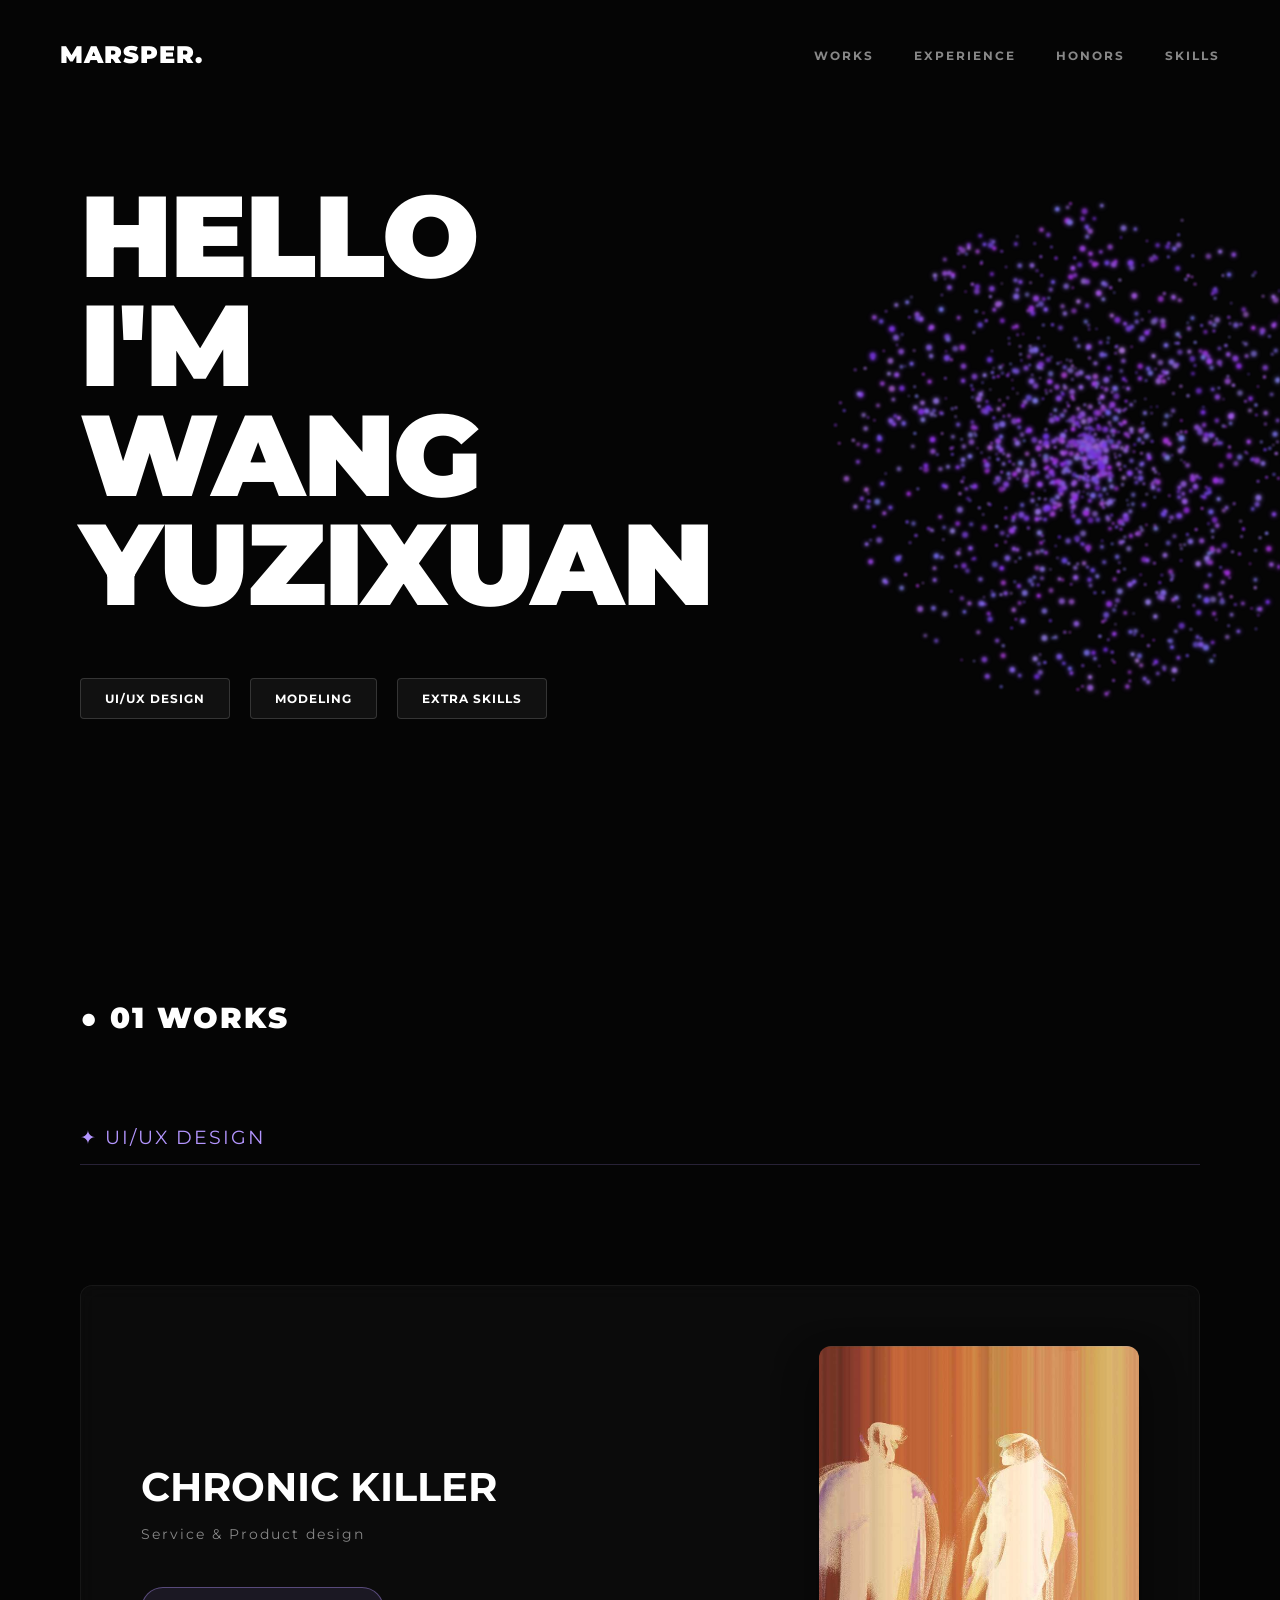
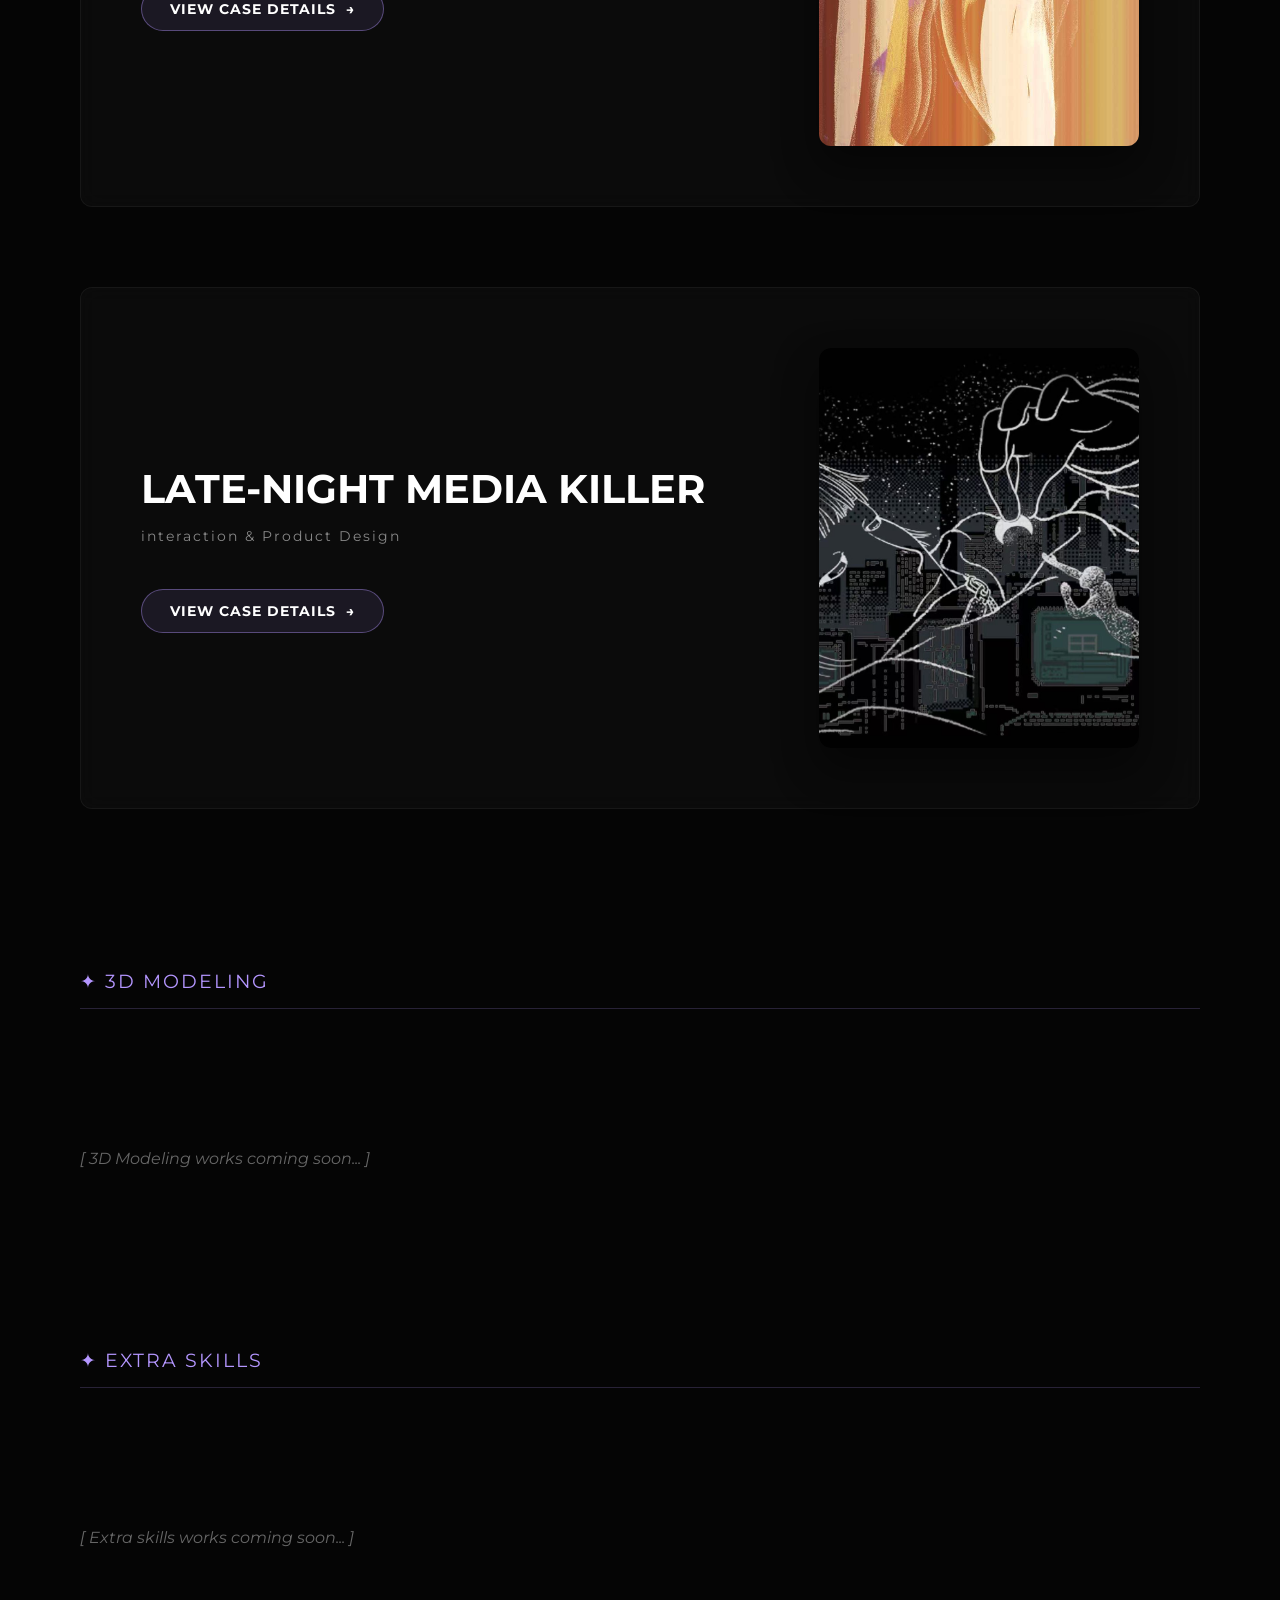
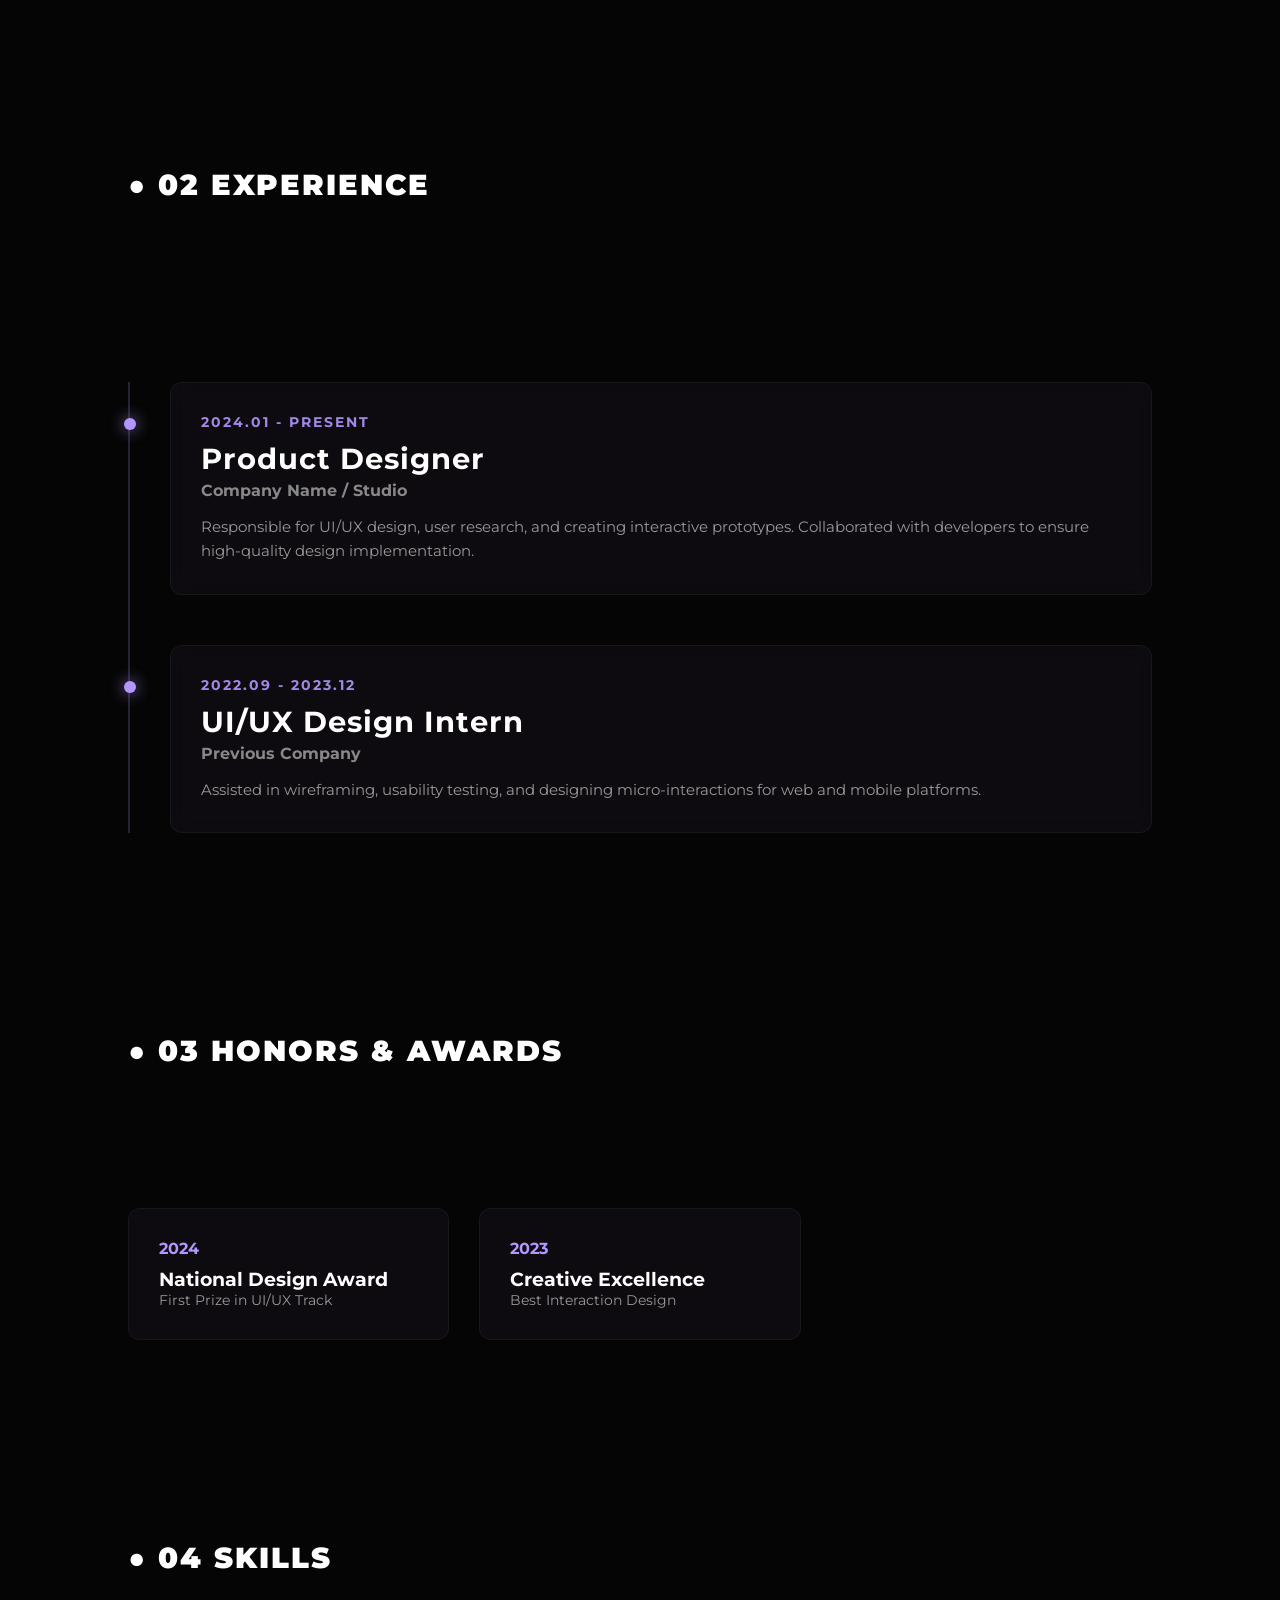
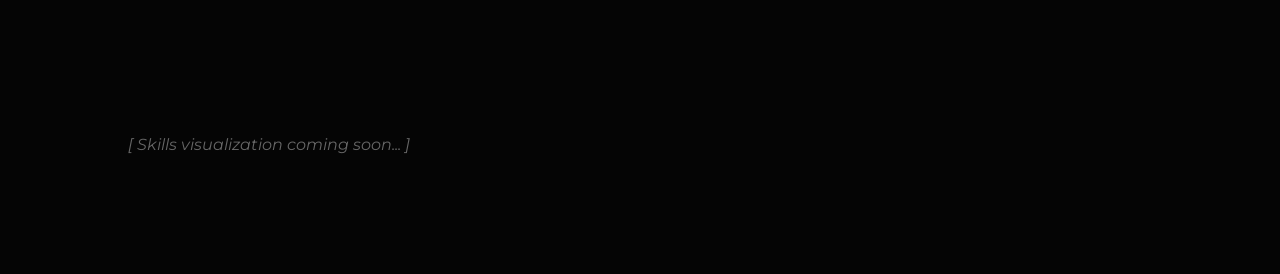
==== index.html @ 5ed0b0d0 "Remove scrolling marquee text" ====
<!DOCTYPE html>
<html lang="en">
<head>
    <meta charset="UTF-8">
    <meta name="viewport" content="width=device-width, initial-scale=1.0">
    <title>Marsper Portfolio</title>
    <link rel="stylesheet" href="main.css">
    <link href="https://fonts.googleapis.com/css2?family=Montserrat:wght@400;700;900&display=swap" rel="stylesheet">
</head>
<body>
    <!-- 鼠标聚光灯 -->
    <div class="cursor-spotlight"></div>

    <!-- 粒子特效画布 -->
    <canvas id="particleCanvas"></canvas>

    <!-- Navigation Bar -->
    <nav class="navbar">
        <div class="logo">MARSPER.</div>
        <ul class="nav-links">
            <li><a href="#works">WORKS</a></li>
            <li><a href="#experience">EXPERIENCE</a></li>
            <li><a href="#honors">HONORS</a></li>
            <li><a href="#skills">SKILLS</a></li>
        </ul>
    </nav>

    <!-- Main Visual Section -->
    <main class="hero-section">
        <div class="hero-content">
            <h1 class="hero-title">
                <div>HELLO</div>
                <div>I'M</div>
                <div class="name-group">
                    <div>WANG</div>
                    <div>YUZIXUAN</div>
                </div>
            </h1>
            <div class="tags">
                <div class="tag">UI/UX DESIGN</div>
                <div class="tag">MODELING</div>
                <div class="tag">EXTRA SKILLS</div>
            </div>
        </div>
    </main>

    <!-- WORKS SECTION (01) -->
    <section id="works" class="works-section">
        
        <div class="section-inner">
            <div class="main-section-title" style="margin-bottom: 10px;">● 01 WORKS</div>
            
            <!-- 子板块：UI/UX DESIGN -->
            <div class="sub-category-header" style="margin-top: 0;">✦ UI/UX DESIGN</div>
            
            <!-- 第一个作品卡片：CHRONIC KILLER -->
            <div class="project-card">
                <div class="project-info">
                    <h2 class="project-title">CHRONIC KILLER</h2>
                    <div class="project-tags">Service & Product design</div>
                    <a href="chronic-killer-detail.html" class="view-case-btn">VIEW CASE DETAILS <span>→</span></a>
                </div>
                <div class="project-image">
                    <img src="Killer2.png" alt="CHRONIC KILLER" style="width: 100%; height: 100%; object-fit: cover;">
                </div>
            </div>

            <!-- 第二个作品卡片：LATE-NIGHT MEDIA KILLER -->
            <div class="project-card">
                <div class="project-info">
                    <h2 class="project-title">LATE-NIGHT MEDIA KILLER</h2>
                    <div class="project-tags">interaction & Product Design</div>
                    <a href="late-night-detail.html" class="view-case-btn">VIEW CASE DETAILS <span>→</span></a>
                </div>
                <div class="project-image">
                    <img src="killer.jpg" alt="LATE-NIGHT MEDIA KILLER" style="width: 100%; height: 100%; object-fit: cover;">
                </div>
            </div>

            <!-- 子板块：MODELING -->
            <div class="sub-category-header">✦ 3D MODELING</div>
            <div class="placeholder-text">[ 3D Modeling works coming soon... ]</div>

            <!-- 子板块：EXTRA SKILLS -->
            <div class="sub-category-header">✦ EXTRA SKILLS</div>
            <div class="placeholder-text">[ Extra skills works coming soon... ]</div>

        </div>
    </section>

    <!-- EXPERIENCE SECTION (02) -->
    <section id="experience" class="experience-section">
        <div class="section-inner">
            <div class="main-section-title">● 02 EXPERIENCE</div>
            
            <div class="timeline">
                <div class="timeline-item">
                    <div class="timeline-date">2024.01 - PRESENT</div>
                    <div class="timeline-content">
                        <h3>Product Designer</h3>
                        <p class="timeline-company">Company Name / Studio</p>
                        <p class="timeline-desc">Responsible for UI/UX design, user research, and creating interactive prototypes. Collaborated with developers to ensure high-quality design implementation.</p>
                    </div>
                </div>

                <div class="timeline-item">
                    <div class="timeline-date">2022.09 - 2023.12</div>
                    <div class="timeline-content">
                        <h3>UI/UX Design Intern</h3>
                        <p class="timeline-company">Previous Company</p>
                        <p class="timeline-desc">Assisted in wireframing, usability testing, and designing micro-interactions for web and mobile platforms.</p>
                    </div>
                </div>
            </div>
        </div>
    </section>

    <!-- HONORS SECTION (03) -->
    <section id="honors" class="honors-section">
        <div class="section-inner">
            <div class="main-section-title">● 03 HONORS & AWARDS</div>
            <div class="honors-list">
                <div class="honor-item">
                    <div class="honor-year">2024</div>
                    <h3 style="margin: 0; color: #fff;">National Design Award</h3>
                    <p style="color: #999; font-size: 0.9rem;">First Prize in UI/UX Track</p>
                </div>
                <div class="honor-item">
                    <div class="honor-year">2023</div>
                    <h3 style="margin: 0; color: #fff;">Creative Excellence</h3>
                    <p style="color: #999; font-size: 0.9rem;">Best Interaction Design</p>
                </div>
            </div>
        </div>
    </section>

    <!-- SKILLS SECTION (04) -->
    <section id="skills" class="skills-section">
        <div class="section-inner">
            <div class="main-section-title">● 04 SKILLS</div>
            <div class="placeholder-text">[ Skills visualization coming soon... ]</div>
        </div>
    </section>

    <script src="main.js"></script>
</body>
</html>
---- main.css ----
* {
    margin: 0;
    padding: 0;
    box-sizing: border-box;
}

html {
    scroll-behavior: smooth; /* 单页丝滑滚动锚点 */
}

body {
    background-color: #050505;
    color: #ffffff;
    font-family: 'Montserrat', sans-serif;
    overflow-x: hidden;
    min-height: 100vh; /* 允许页面向下延展 */
    position: relative;
}

/* 粒子背景画布 */
#particleCanvas {
    position: fixed; /* 固定在背景不随页面滚动 */
    top: 0;
    left: 0;
    width: 100vw;
    height: 100vh;
    z-index: -1; /* 置于底层 */
    pointer-events: none; /* 防止阻挡前面的点击交互 */
    filter: blur(1px); /* 极弱模糊，保留强颗粒感的同时边缘微光 */
    opacity: 0.9;
}

/* Navbar */
.navbar {
    position: fixed;
    width: 100%;
    top: 0;
    left: 0;
    display: flex;
    justify-content: space-between;
    align-items: center;
    padding: 40px 60px;
    z-index: 100;
    transition: background 0.3s, backdrop-filter 0.3s;
}

.logo {
    font-weight: 900;
    font-size: 1.5rem;
    letter-spacing: 1px;
}

.nav-links {
    list-style: none;
    display: flex;
    gap: 40px;
}

.nav-links a {
    text-decoration: none;
    color: #888;
    font-size: 0.75rem;
    font-weight: 700;
    letter-spacing: 2px;
    transition: color 0.3s;
}

.nav-links a:hover {
    color: #fff;
}

/* Hero Section */
.hero-section {
    min-height: 100vh;
    padding: 0 80px;
    display: flex;
    align-items: center;
    z-index: 10;
    pointer-events: none; /* 让鼠标事件能够穿透给JS处理粒子交互 */
}

.hero-content {
    display: flex;
    flex-direction: column;
    gap: 40px;
    pointer-events: auto; /* 恢复对自身的鼠标事件 */
}

.hero-title {
    font-size: clamp(5rem, 9vw, 9rem);
    font-weight: 900;
    line-height: 0.95;
    letter-spacing: -2px;
}

/* 名字的悬停变紫效果 */
.name-group {
    transition: color 0.3s ease, text-shadow 0.3s ease;
    cursor: default;
}

.name-group:hover {
    color: #b496ff;
    text-shadow: 0 0 20px rgba(138, 43, 226, 0.8);
}

/* Tags at the bottom */
.tags {
    display: flex;
    gap: 20px;
    align-items: center;
    margin-top: 20px;
}

.tag {
    padding: 12px 24px;
    background: rgba(255, 255, 255, 0.05); /* 提高透明度，和背景区分开 */
    border: 1px solid rgba(255, 255, 255, 0.15); /* 亮一点的边框 */
    color: #fff; /* 文字变白更清晰 */
    font-size: 0.75rem;
    font-weight: 700;
    letter-spacing: 1px;
    border-radius: 4px;
    transition: all 0.3s ease;
    cursor: pointer;
}

/* 按钮的悬停相反色效果 */
.tag:hover {
    background: #fff;
    color: #000;
    box-shadow: 0 0 20px rgba(255, 255, 255, 0.3);
}
/* ��������ȫ�־۹��Ч�� */
.cursor-spotlight {
    position: fixed;
    top: -500px;
    left: -500px;
    width: 400px;
    height: 400px;
    background: radial-gradient(circle, rgba(255,255,255,0.08) 0%, rgba(255,255,255,0) 60%);
    border-radius: 50%;
    pointer-events: none; /* ��͸��� */
    transform: translate(-50%, -50%);
    z-index: 9999;
    transition: width 0.3s, height 0.3s, background 0.3s;
}

/* ----- WORKS SECTION (01) ----- */
.works-section {
    position: relative;
    padding: 100px 80px;
    min-height: 100vh;
    z-index: 10;
    overflow: hidden;
}

.marquee-wrapper {
    position: relative;
    width: 100%;
    overflow: hidden;
    z-index: 1;
    user-select: none;
    pointer-events: none;
    padding: 60px 0 20px 0;
}

.marquee-bg {
    display: inline-block;
    white-space: nowrap;
    font-size: 8rem;
    font-weight: 900;
    color: rgba(180, 150, 255, 0.25);
    text-transform: uppercase;
    letter-spacing: -2px;
    animation: marquee-scroll 40s linear infinite;
    text-shadow: 0 0 30px rgba(180, 150, 255, 0.4);
}

@keyframes marquee-scroll {
    0% { transform: translateX(0); }
    100% { transform: translateX(-50%); }
}

.section-inner {
    max-width: 1200px;
    margin: 0 auto;
    display: flex;
    flex-direction: column;
    gap: 80px;
}

.section-label {
    font-size: 0.8rem;
    letter-spacing: 2px;
    color: #555;
    margin-bottom: 20px;
}

/* 项目卡片 */
.project-card {
    display: flex;
    justify-content: space-between;
    align-items: center;
    background: rgba(15, 15, 15, 0.6);
    border: 1px solid rgba(255, 255, 255, 0.05);
    border-radius: 12px;
    padding: 60px;
    transition: transform 0.4s ease, border-color 0.4s ease, background 0.4s ease;
    backdrop-filter: blur(10px);
    cursor: pointer;
}

.project-card:hover {
    transform: translateY(-5px);
    border-color: rgba(180, 150, 255, 0.3);
    background: rgba(25, 20, 30, 0.8);
}

.project-info {
    display: flex;
    flex-direction: column;
    gap: 15px;
    flex: 1;
}

.project-title {
    font-size: 2.5rem;
    font-weight: 700;
    margin: 0;
}

.project-tags {
    font-size: 0.85rem;
    color: #888;
    letter-spacing: 2px;
}

.project-award {
    font-size: 0.85rem;
    color: #e6c56b; /* 暗金色 */
    margin-top: 40px;
    font-weight: bold;
    display: flex;
    align-items: center;
    gap: 8px;
}

.project-image {
    width: 320px;
    height: 400px;
    background: #111;
    border-radius: 12px;
    display: flex;
    justify-content: center;
    align-items: center;
    color: #444;
    font-size: 0.8rem;
    letter-spacing: 1px;
    overflow: hidden;
    box-shadow: 0 20px 40px rgba(0,0,0,0.5);
}


.view-case-btn {
    margin-top: 30px;
    display: inline-flex;
    align-items: center;
    gap: 10px;
    padding: 12px 28px;
    background: rgba(180, 150, 255, 0.1);
    border: 1px solid rgba(180, 150, 255, 0.4);
    color: #fff;
    text-decoration: none;
    font-size: 0.9rem;
    font-weight: 700;
    border-radius: 30px;
    width: fit-content;
    transition: all 0.3s ease;
    letter-spacing: 1px;
}

.view-case-btn:hover {
    background: rgba(180, 150, 255, 0.3);
    border-color: rgba(180, 150, 255, 0.8);
    transform: translateX(10px);
}


/* EXPERIENCE SECTION */
.experience-section {
    padding: 100px 10%;
    position: relative;
    z-index: 2;
}

.timeline {
    display: flex;
    flex-direction: column;
    gap: 50px;
    margin-top: 40px;
    border-left: 2px solid rgba(180, 150, 255, 0.2);
    padding-left: 40px;
}

.timeline-item {
    position: relative;
    background: rgba(25, 20, 30, 0.4);
    padding: 30px;
    border-radius: 12px;
    border: 1px solid rgba(255, 255, 255, 0.05);
    backdrop-filter: blur(10px);
    transition: all 0.3s ease;
}

.timeline-item:hover {
    transform: translateX(10px);
    border-color: rgba(180, 150, 255, 0.3);
    background: rgba(25, 20, 30, 0.6);
}

.timeline-item::before {
    content: '';
    position: absolute;
    left: -47px;
    top: 35px;
    width: 12px;
    height: 12px;
    border-radius: 50%;
    background: #b496ff;
    box-shadow: 0 0 15px rgba(180, 150, 255, 0.8);
}

.timeline-date {
    color: rgba(180, 150, 255, 0.9);
    font-size: 0.9rem;
    font-weight: 700;
    margin-bottom: 10px;
    letter-spacing: 2px;
}

.timeline-content h3 {
    font-size: 1.8rem;
    margin: 0 0 5px 0;
    color: #fff;
    letter-spacing: 1px;
}

.timeline-company {
    color: #888;
    font-size: 1rem;
    margin: 0 0 15px 0;
    font-weight: 700;
}

.timeline-desc {
    color: #999;
    font-size: 0.95rem;
    line-height: 1.6;
    margin: 0;
}


/* NEW SECTION ARCHITECTURE */
.main-section-title {
    font-size: 1.8rem;
    color: #fff;
    margin-bottom: 60px;
    font-weight: 900;
    letter-spacing: 2px;
}

.sub-category-header {
    color: #b496ff;
    font-size: 1.2rem;
    margin-bottom: 40px;
    margin-top: 80px;
    letter-spacing: 2px;
    padding-bottom: 15px;
    border-bottom: 1px solid rgba(180, 150, 255, 0.2);
    display: flex;
    align-items: center;
    gap: 10px;
}

.placeholder-text {
    color: #666;
    font-style: italic;
    padding: 20px 0;
}

.honors-section, .skills-section {
    padding: 100px 10%;
    position: relative;
    z-index: 2;
}

.honors-list {
    display: grid;
    grid-template-columns: repeat(auto-fill, minmax(300px, 1fr));
    gap: 30px;
}

.honor-item {
    background: rgba(25, 20, 30, 0.4);
    padding: 30px;
    border-radius: 12px;
    border: 1px solid rgba(255, 255, 255, 0.05);
}

.honor-year {
    color: #b496ff;
    font-weight: bold;
    margin-bottom: 10px;
}


/* PARTICLE HINT BOX */
.hero-right-hint {
    position: absolute;
    right: 10%;
    top: 50%;
    transform: translateY(-50%);
    display: flex;
    flex-direction: column;
    align-items: center;
    gap: 15px;
    z-index: 10;
    cursor: pointer;
    transition: all 0.5s ease;
}

.hint-glass {
    font-size: 2.5rem;
    font-weight: 900;
    letter-spacing: 15px;
    padding: 20px 40px;
    color: rgba(255, 255, 255, 0.2);
    border: 1px solid rgba(180, 150, 255, 0.2);
    border-radius: 15px;
    background: rgba(25, 20, 30, 0.3);
    backdrop-filter: blur(10px);
    box-shadow: 0 0 30px rgba(180, 150, 255, 0.05);
    transition: all 0.5s ease;
}

.hint-text {
    font-size: 0.8rem;
    color: rgba(180, 150, 255, 0.6);
    letter-spacing: 2px;
    text-transform: uppercase;
    transition: opacity 0.5s ease;
}

/* Hover state on the prompt itself to hide it when particles form */
.hero-right-hint:hover .hint-glass {
    opacity: 0;
    transform: scale(0.9);
}
.hero-right-hint:hover .hint-text {
    opacity: 0;
}
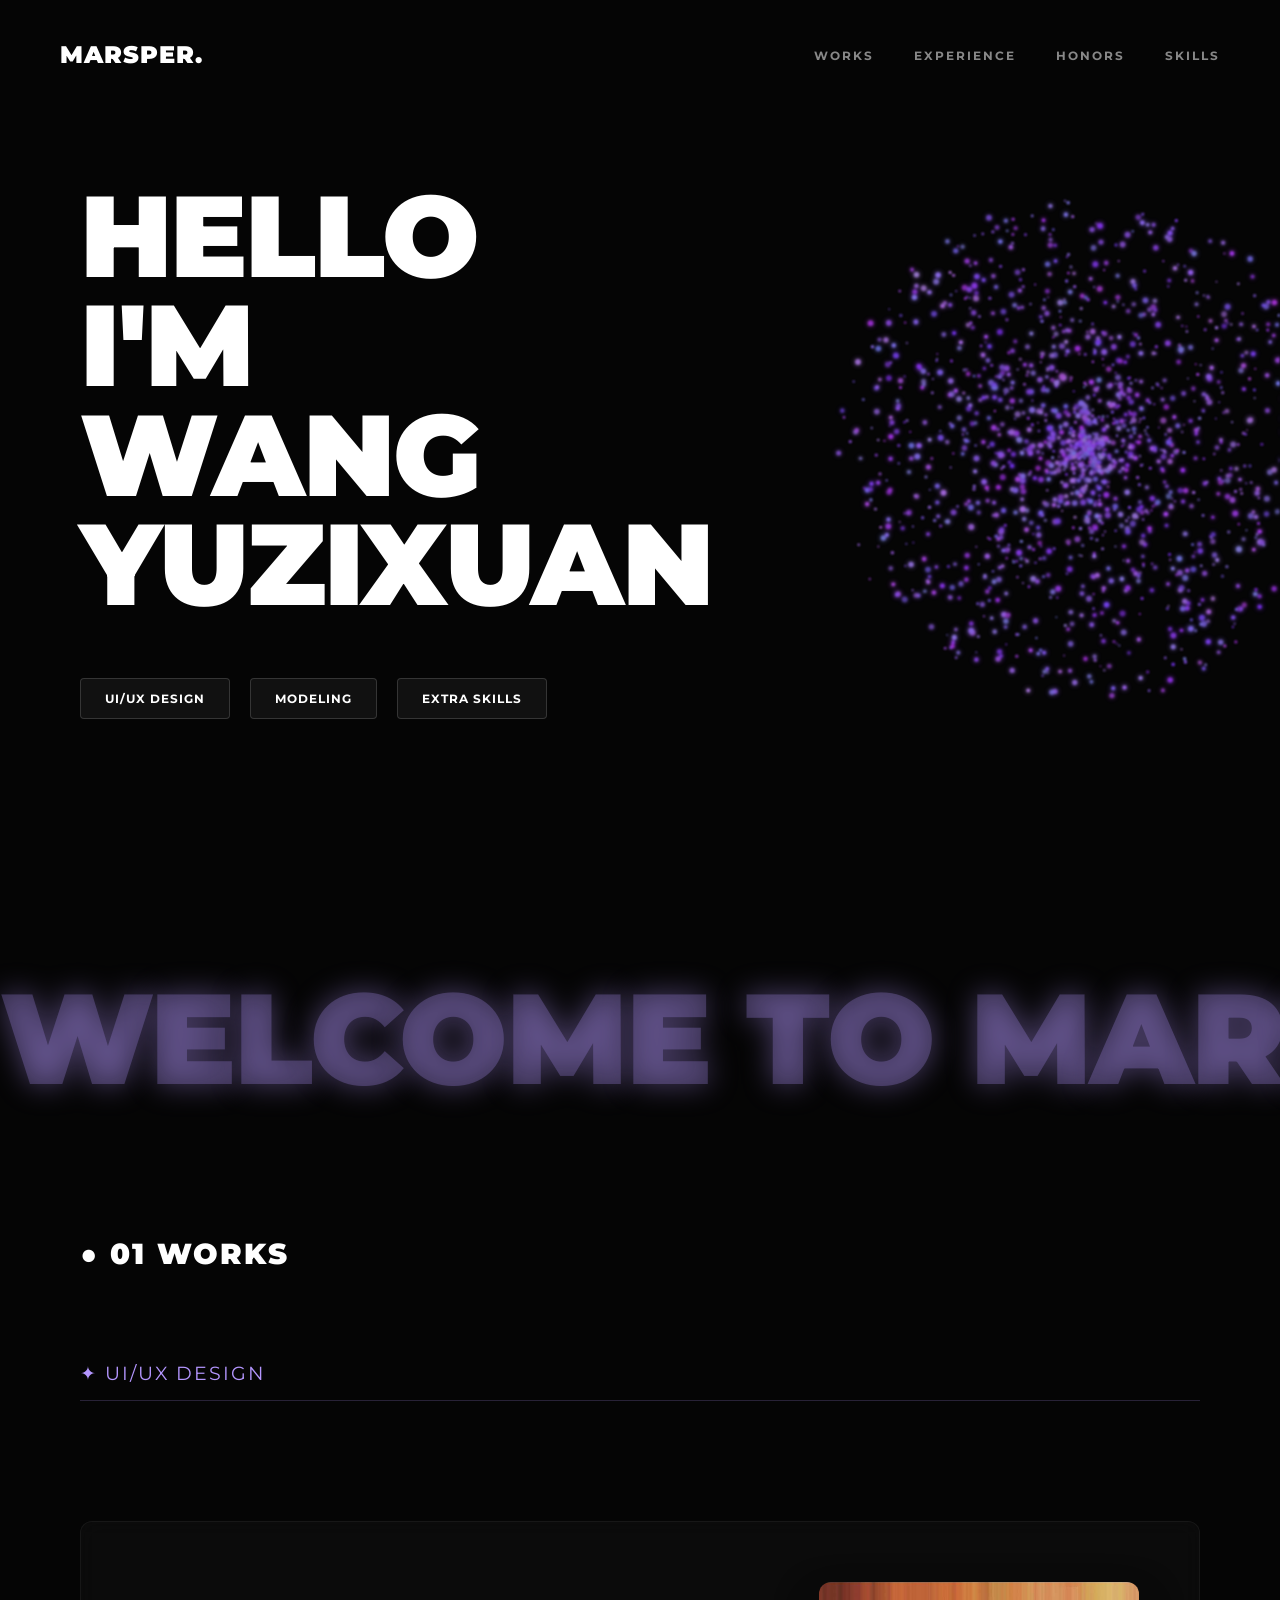
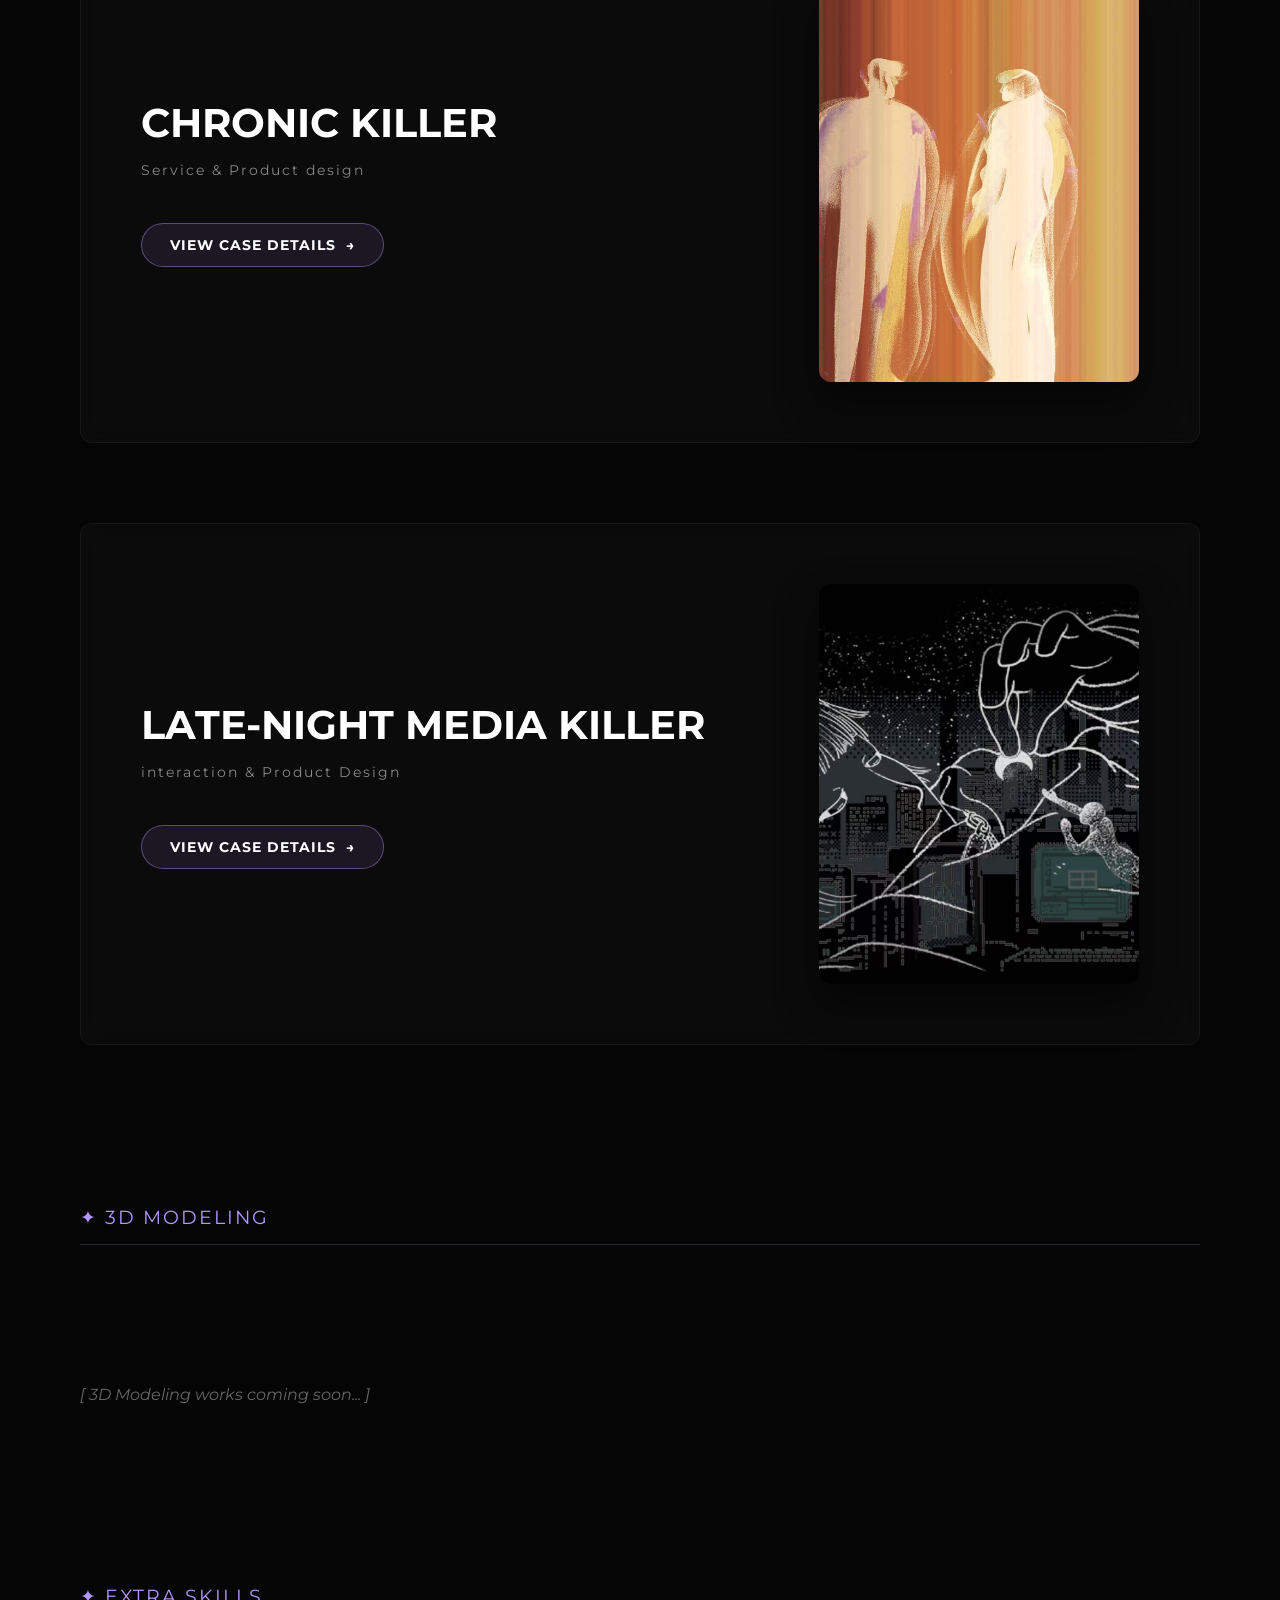
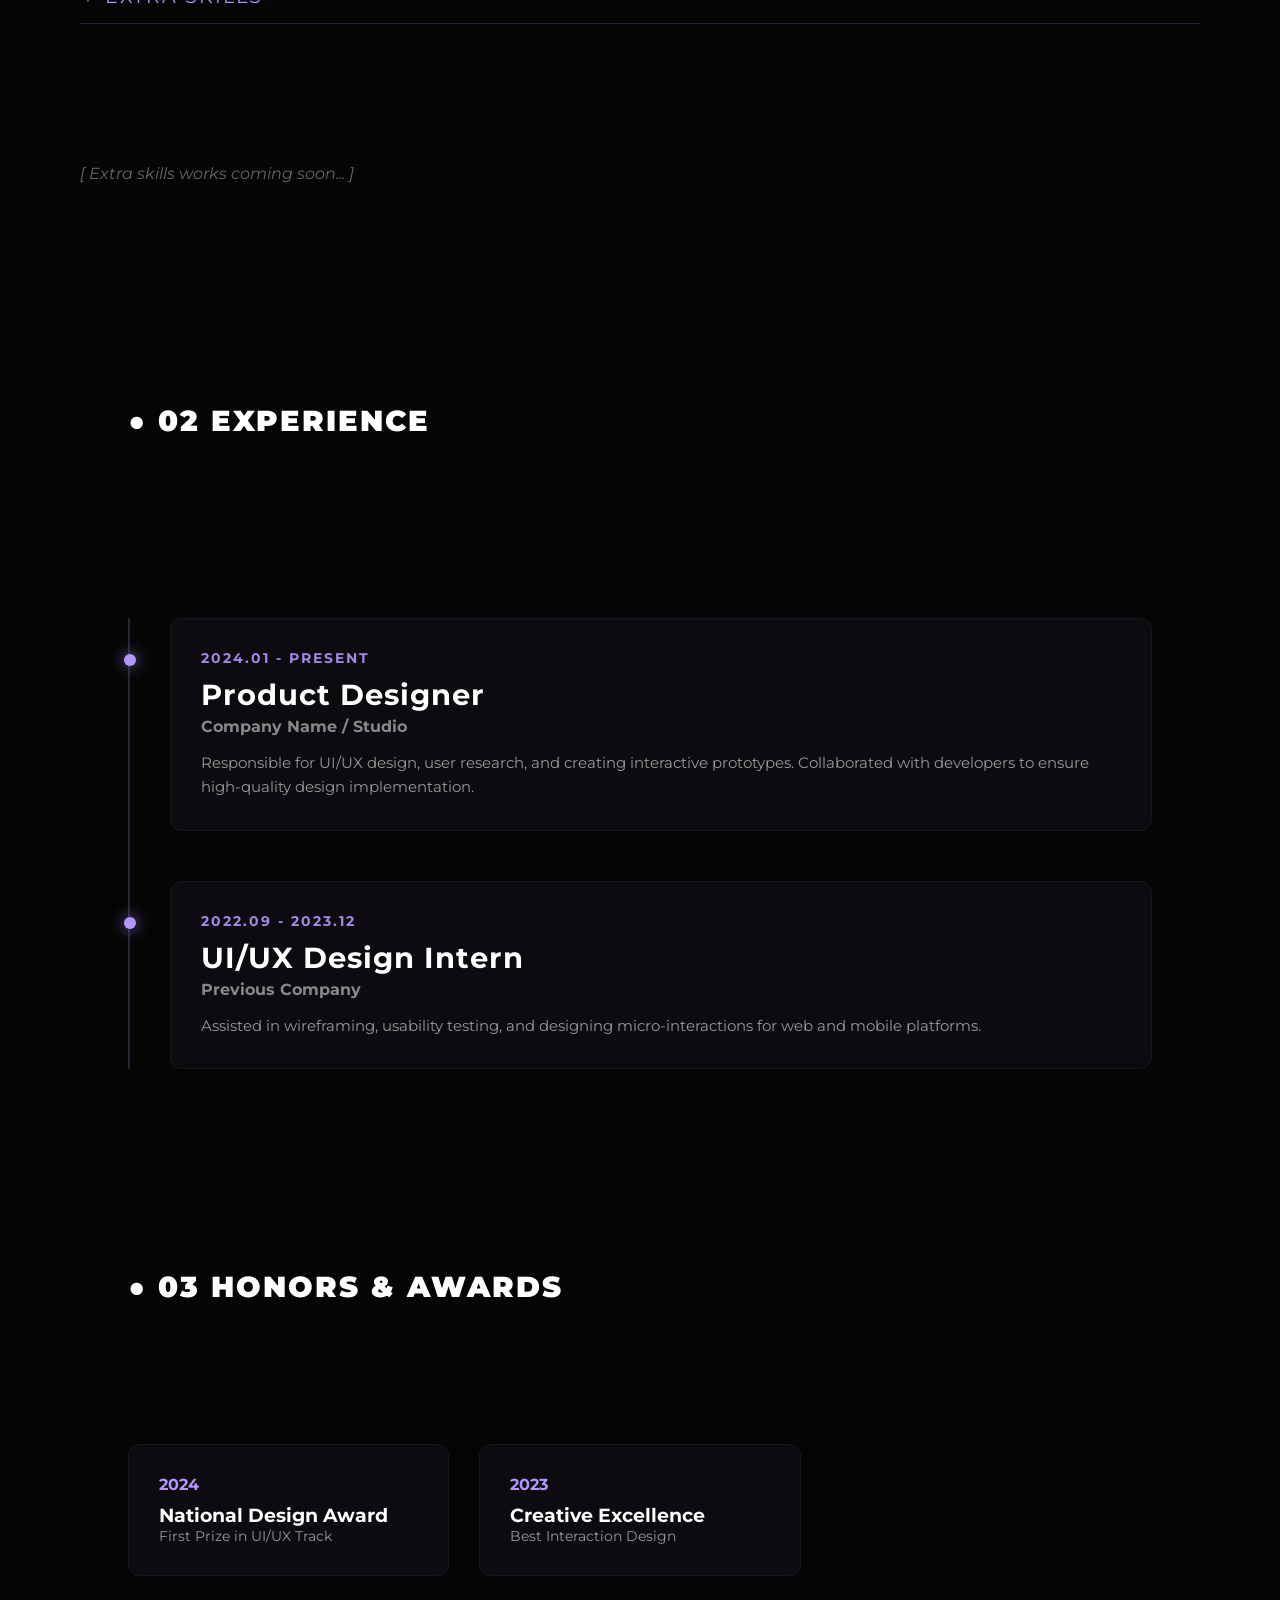
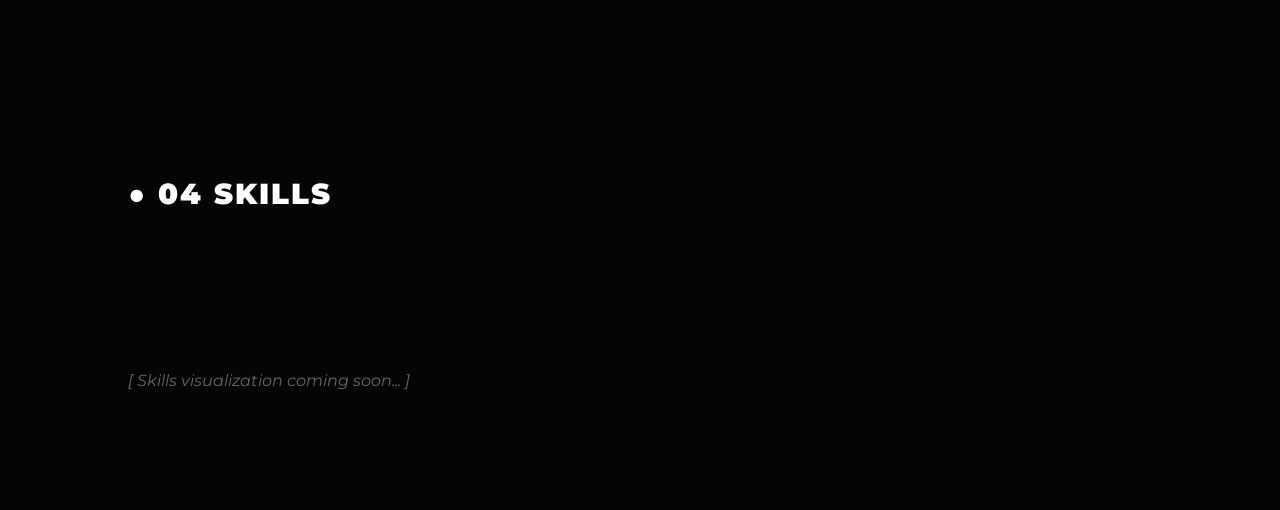
==== commit 332534e6: "Restore scrolling marquee text with purple neon glow" ====
--- a/index.html
+++ b/index.html
@@ -43,6 +43,14 @@
             </div>
         </div>
     </main>
+
+    <!-- 巨大翻滚大字分隔带 -->
+    <div class="marquee-wrapper">
+        <div class="marquee-bg">
+            <span>WELCOME TO MARSPER'S WORLD — WELCOME TO MARSPER'S WORLD — </span>
+            <span>WELCOME TO MARSPER'S WORLD — WELCOME TO MARSPER'S WORLD — </span>
+        </div>
+    </div>
 
     <!-- WORKS SECTION (01) -->
     <section id="works" class="works-section">
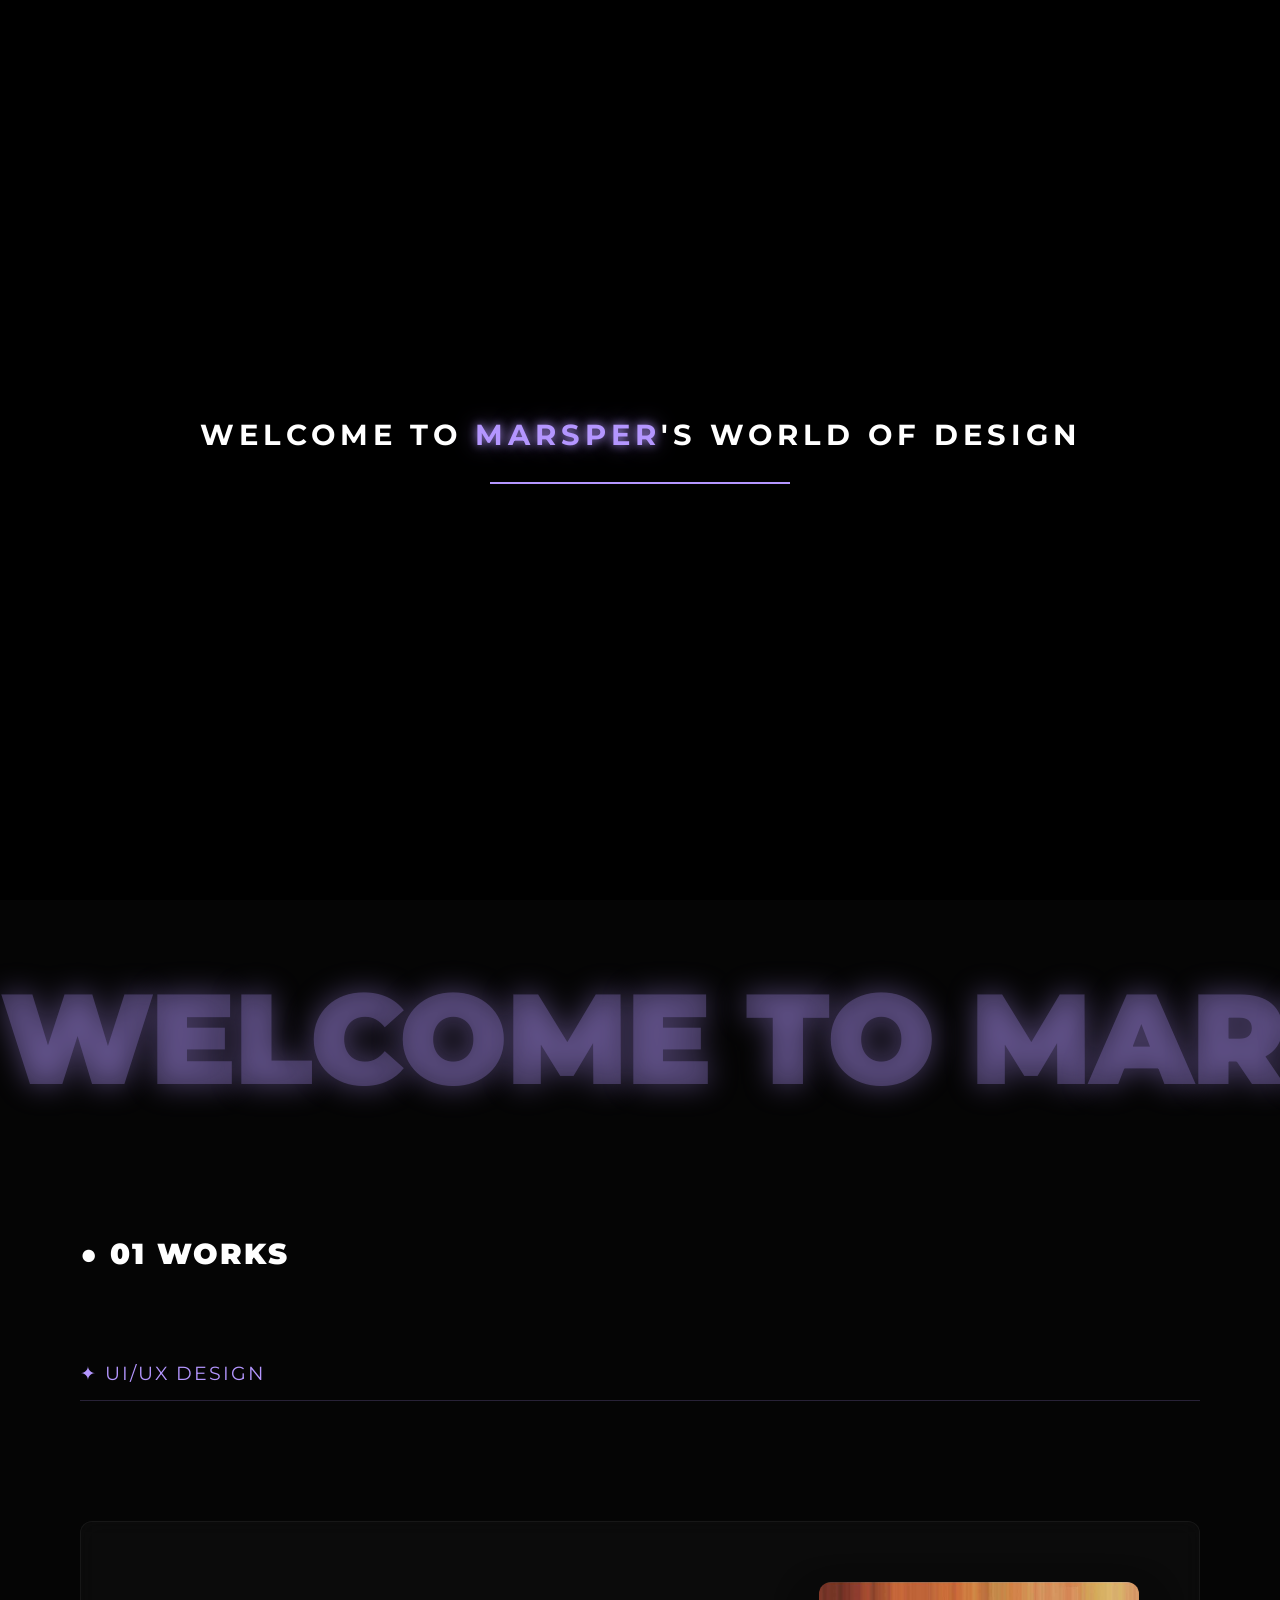
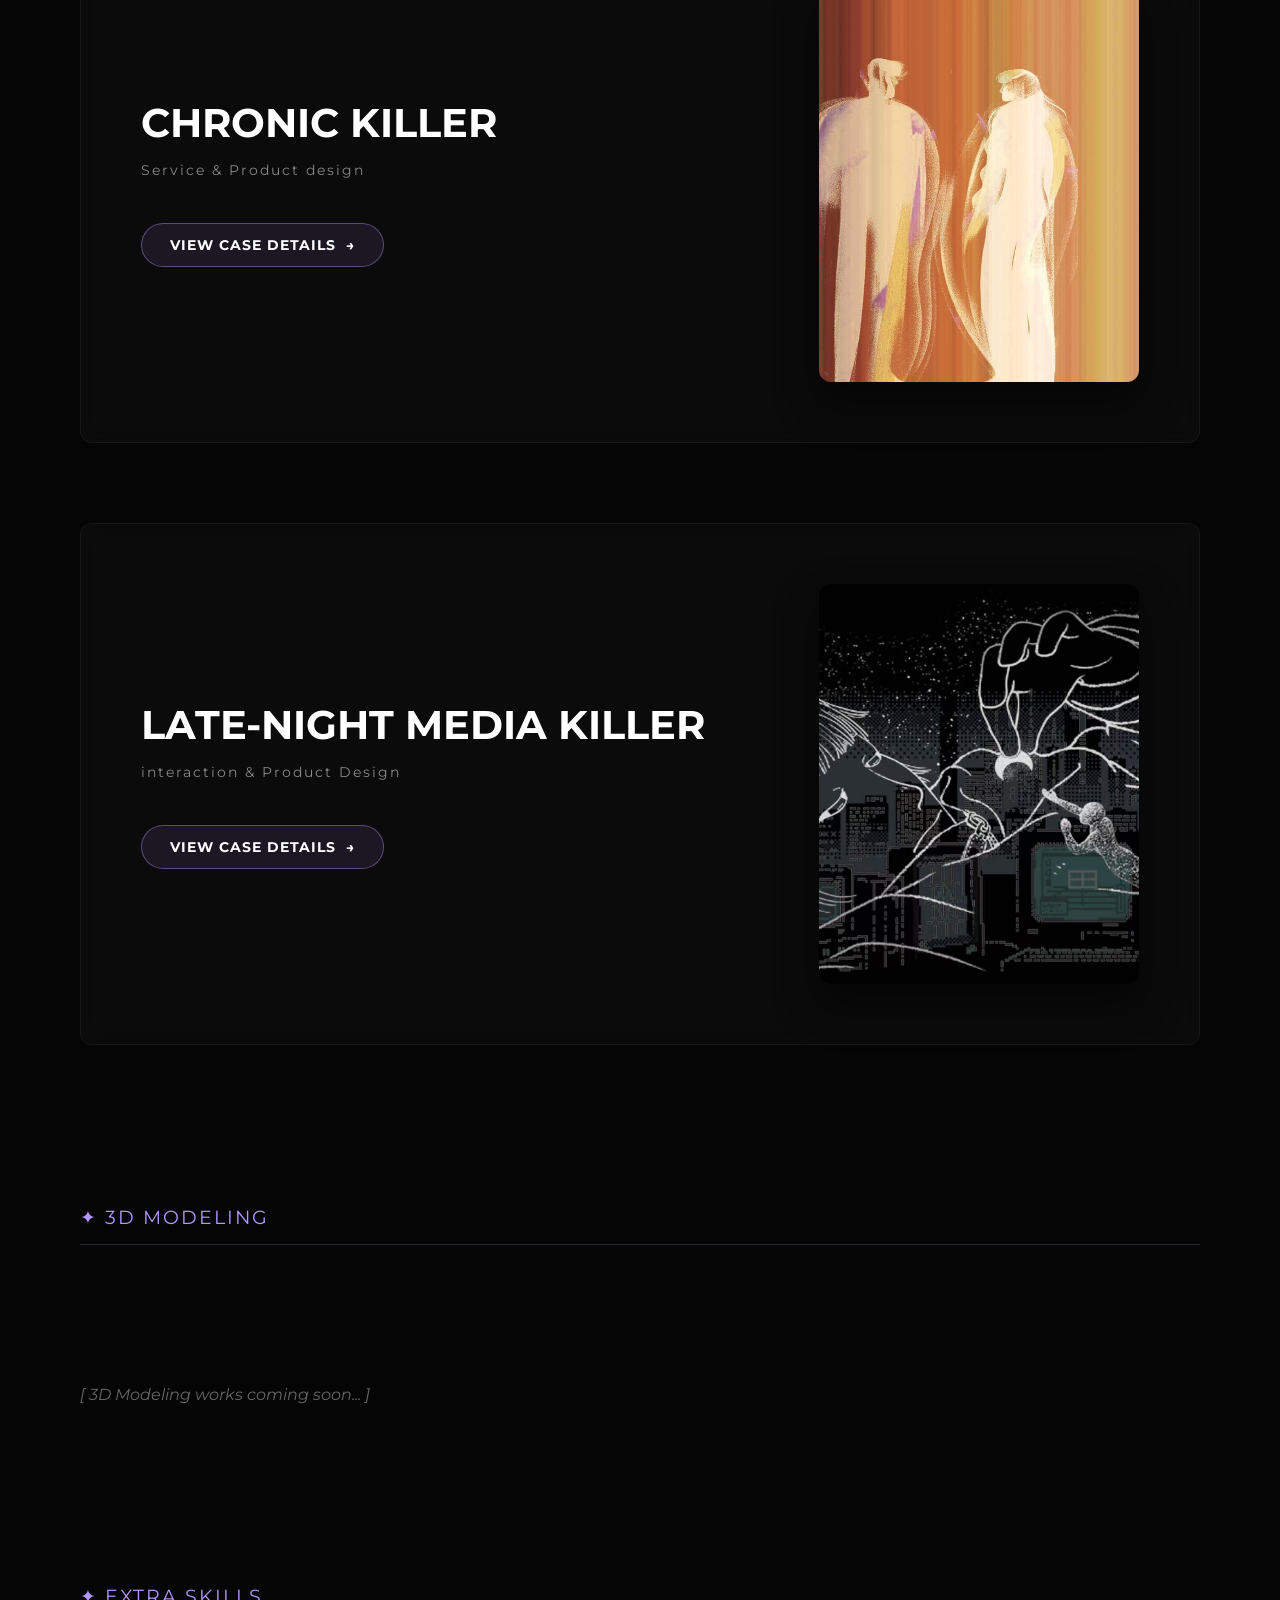
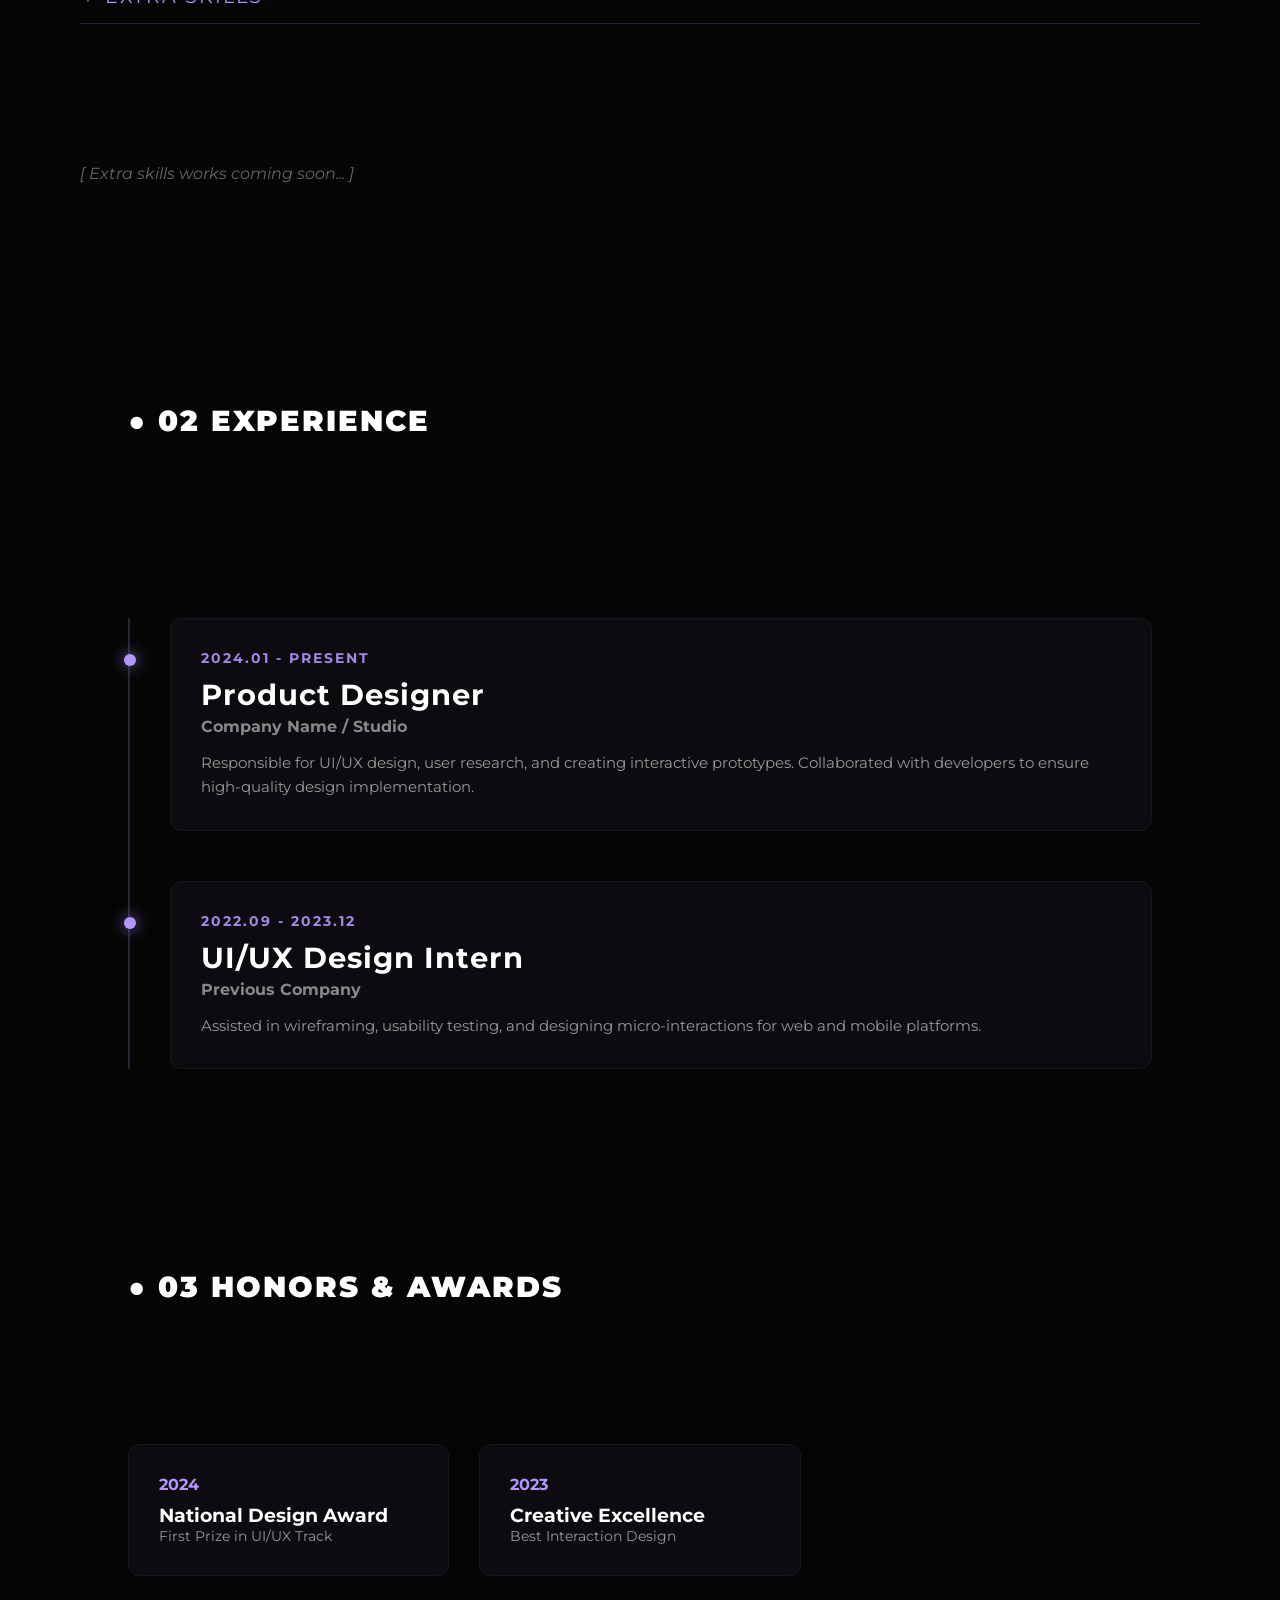
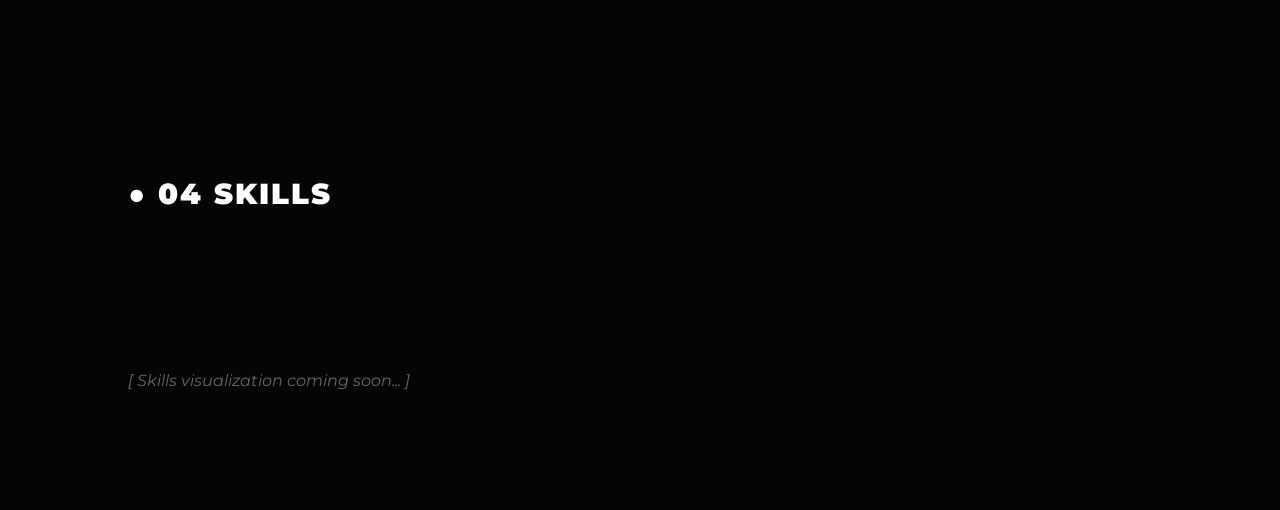
==== commit 637af654: "Restore preloader screen with Marsper glowing text" ====
--- a/index.html
+++ b/index.html
@@ -8,6 +8,14 @@
     <link href="https://fonts.googleapis.com/css2?family=Montserrat:wght@400;700;900&display=swap" rel="stylesheet">
 </head>
 <body>
+    <!-- 预加载界面 -->
+    <div id="preloader">
+        <div class="loader-text">Welcome to <span class="highlight">Marsper</span>'s world of design</div>
+        <div class="progress-bar-container">
+            <div id="progress-bar"></div>
+        </div>
+    </div>
+
     <!-- 鼠标聚光灯 -->
     <div class="cursor-spotlight"></div>
 
--- a/main.css
+++ b/main.css
@@ -461,3 +461,69 @@
     opacity: 0;
 }
 
+
+/* --- NEW PRELOADER --- */
+#preloader {
+    position: fixed;
+    top: 0;
+    left: 0;
+    width: 100vw;
+    height: 100vh;
+    background: #000;
+    z-index: 9999;
+    display: flex;
+    flex-direction: column;
+    justify-content: center;
+    align-items: center;
+    transition: opacity 1s ease, visibility 1s ease;
+}
+
+#preloader.fade-out {
+    opacity: 0;
+    visibility: hidden;
+}
+
+.loader-text {
+    font-size: 1.8rem;
+    color: #fff;
+    font-weight: 700;
+    letter-spacing: 5px;
+    text-transform: uppercase;
+    text-align: center;
+}
+
+.loader-text span.highlight {
+    color: #b496ff;
+    animation: neon-flicker 1.5s infinite alternate;
+    text-shadow: 0 0 10px rgba(180, 150, 255, 0.8), 0 0 20px rgba(180, 150, 255, 0.5);
+}
+
+@keyframes neon-flicker {
+    0%, 100% { opacity: 1; }
+    50% { opacity: 0.8; text-shadow: 0 0 5px rgba(180, 150, 255, 0.5); }
+    80% { opacity: 0.9; }
+}
+
+.progress-bar-container {
+    width: 300px;
+    height: 2px;
+    background: rgba(255, 255, 255, 0.1);
+    margin-top: 30px;
+    position: relative;
+    overflow: hidden;
+}
+
+#progress-bar {
+    width: 0%;
+    height: 100%;
+    background: #b496ff;
+    box-shadow: 0 0 10px #b496ff;
+    animation: loading 2.5s cubic-bezier(0.4, 0, 0.2, 1) forwards;
+}
+
+@keyframes loading {
+    0% { width: 0%; }
+    50% { width: 60%; }
+    100% { width: 100%; }
+}
+
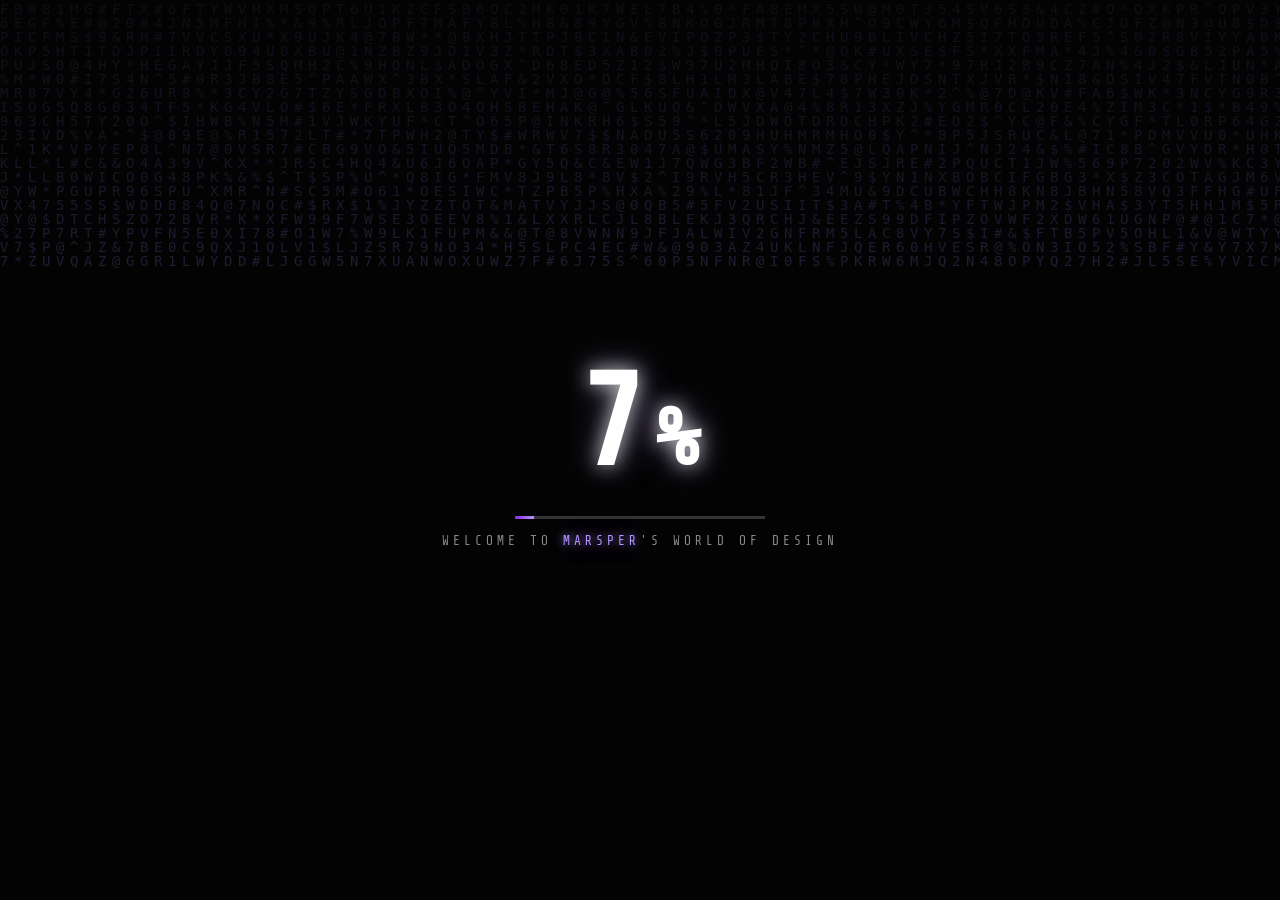
==== commit a34ff8ad: "Restore original Matrix loading page (index.html) independent from main.html" ====
--- a/index.html
+++ b/index.html
@@ -1,163 +1,23 @@
 <!DOCTYPE html>
-<html lang="en">
+<html lang="zh">
 <head>
     <meta charset="UTF-8">
     <meta name="viewport" content="width=device-width, initial-scale=1.0">
-    <title>Marsper Portfolio</title>
-    <link rel="stylesheet" href="main.css">
-    <link href="https://fonts.googleapis.com/css2?family=Montserrat:wght@400;700;900&display=swap" rel="stylesheet">
+    <title>Portfolio Loading</title>
+    <link rel="stylesheet" href="loader.css">
+    <link href="https://fonts.googleapis.com/css2?family=Share+Tech+Mono&display=swap" rel="stylesheet">
 </head>
 <body>
-    <!-- 预加载界面 -->
-    <div id="preloader">
-        <div class="loader-text">Welcome to <span class="highlight">Marsper</span>'s world of design</div>
+    <canvas id="matrixCanvas"></canvas>
+    <div class="loading-container">
+        <div class="percentage_wrapper">
+            <span id="percentage">0</span><span class="percent-sign">%</span>
+        </div>
         <div class="progress-bar-container">
             <div id="progress-bar"></div>
         </div>
+        <div class="loading-text">Welcome to <span class="highlight">Marsper</span>'s world of design</div>
     </div>
-
-    <!-- 鼠标聚光灯 -->
-    <div class="cursor-spotlight"></div>
-
-    <!-- 粒子特效画布 -->
-    <canvas id="particleCanvas"></canvas>
-
-    <!-- Navigation Bar -->
-    <nav class="navbar">
-        <div class="logo">MARSPER.</div>
-        <ul class="nav-links">
-            <li><a href="#works">WORKS</a></li>
-            <li><a href="#experience">EXPERIENCE</a></li>
-            <li><a href="#honors">HONORS</a></li>
-            <li><a href="#skills">SKILLS</a></li>
-        </ul>
-    </nav>
-
-    <!-- Main Visual Section -->
-    <main class="hero-section">
-        <div class="hero-content">
-            <h1 class="hero-title">
-                <div>HELLO</div>
-                <div>I'M</div>
-                <div class="name-group">
-                    <div>WANG</div>
-                    <div>YUZIXUAN</div>
-                </div>
-            </h1>
-            <div class="tags">
-                <div class="tag">UI/UX DESIGN</div>
-                <div class="tag">MODELING</div>
-                <div class="tag">EXTRA SKILLS</div>
-            </div>
-        </div>
-    </main>
-
-    <!-- 巨大翻滚大字分隔带 -->
-    <div class="marquee-wrapper">
-        <div class="marquee-bg">
-            <span>WELCOME TO MARSPER'S WORLD — WELCOME TO MARSPER'S WORLD — </span>
-            <span>WELCOME TO MARSPER'S WORLD — WELCOME TO MARSPER'S WORLD — </span>
-        </div>
-    </div>
-
-    <!-- WORKS SECTION (01) -->
-    <section id="works" class="works-section">
-        
-        <div class="section-inner">
-            <div class="main-section-title" style="margin-bottom: 10px;">● 01 WORKS</div>
-            
-            <!-- 子板块：UI/UX DESIGN -->
-            <div class="sub-category-header" style="margin-top: 0;">✦ UI/UX DESIGN</div>
-            
-            <!-- 第一个作品卡片：CHRONIC KILLER -->
-            <div class="project-card">
-                <div class="project-info">
-                    <h2 class="project-title">CHRONIC KILLER</h2>
-                    <div class="project-tags">Service & Product design</div>
-                    <a href="chronic-killer-detail.html" class="view-case-btn">VIEW CASE DETAILS <span>→</span></a>
-                </div>
-                <div class="project-image">
-                    <img src="Killer2.png" alt="CHRONIC KILLER" style="width: 100%; height: 100%; object-fit: cover;">
-                </div>
-            </div>
-
-            <!-- 第二个作品卡片：LATE-NIGHT MEDIA KILLER -->
-            <div class="project-card">
-                <div class="project-info">
-                    <h2 class="project-title">LATE-NIGHT MEDIA KILLER</h2>
-                    <div class="project-tags">interaction & Product Design</div>
-                    <a href="late-night-detail.html" class="view-case-btn">VIEW CASE DETAILS <span>→</span></a>
-                </div>
-                <div class="project-image">
-                    <img src="killer.jpg" alt="LATE-NIGHT MEDIA KILLER" style="width: 100%; height: 100%; object-fit: cover;">
-                </div>
-            </div>
-
-            <!-- 子板块：MODELING -->
-            <div class="sub-category-header">✦ 3D MODELING</div>
-            <div class="placeholder-text">[ 3D Modeling works coming soon... ]</div>
-
-            <!-- 子板块：EXTRA SKILLS -->
-            <div class="sub-category-header">✦ EXTRA SKILLS</div>
-            <div class="placeholder-text">[ Extra skills works coming soon... ]</div>
-
-        </div>
-    </section>
-
-    <!-- EXPERIENCE SECTION (02) -->
-    <section id="experience" class="experience-section">
-        <div class="section-inner">
-            <div class="main-section-title">● 02 EXPERIENCE</div>
-            
-            <div class="timeline">
-                <div class="timeline-item">
-                    <div class="timeline-date">2024.01 - PRESENT</div>
-                    <div class="timeline-content">
-                        <h3>Product Designer</h3>
-                        <p class="timeline-company">Company Name / Studio</p>
-                        <p class="timeline-desc">Responsible for UI/UX design, user research, and creating interactive prototypes. Collaborated with developers to ensure high-quality design implementation.</p>
-                    </div>
-                </div>
-
-                <div class="timeline-item">
-                    <div class="timeline-date">2022.09 - 2023.12</div>
-                    <div class="timeline-content">
-                        <h3>UI/UX Design Intern</h3>
-                        <p class="timeline-company">Previous Company</p>
-                        <p class="timeline-desc">Assisted in wireframing, usability testing, and designing micro-interactions for web and mobile platforms.</p>
-                    </div>
-                </div>
-            </div>
-        </div>
-    </section>
-
-    <!-- HONORS SECTION (03) -->
-    <section id="honors" class="honors-section">
-        <div class="section-inner">
-            <div class="main-section-title">● 03 HONORS & AWARDS</div>
-            <div class="honors-list">
-                <div class="honor-item">
-                    <div class="honor-year">2024</div>
-                    <h3 style="margin: 0; color: #fff;">National Design Award</h3>
-                    <p style="color: #999; font-size: 0.9rem;">First Prize in UI/UX Track</p>
-                </div>
-                <div class="honor-item">
-                    <div class="honor-year">2023</div>
-                    <h3 style="margin: 0; color: #fff;">Creative Excellence</h3>
-                    <p style="color: #999; font-size: 0.9rem;">Best Interaction Design</p>
-                </div>
-            </div>
-        </div>
-    </section>
-
-    <!-- SKILLS SECTION (04) -->
-    <section id="skills" class="skills-section">
-        <div class="section-inner">
-            <div class="main-section-title">● 04 SKILLS</div>
-            <div class="placeholder-text">[ Skills visualization coming soon... ]</div>
-        </div>
-    </section>
-
-    <script src="main.js"></script>
+    <script src="loader.js"></script>
 </body>
 </html>
--- a/loader.css
+++ b/loader.css
@@ -0,0 +1,82 @@
+body, html {
+    margin: 0;
+    padding: 0;
+    width: 100%;
+    height: 100%;
+    background-color: #050505;
+    overflow: hidden;
+    font-family: "Share Tech Mono", monospace;
+    display: flex;
+    justify-content: center;
+    align-items: center;
+    color: #fff;
+}
+
+#matrixCanvas {
+    position: absolute;
+    top: 0;
+    left: 0;
+    width: 100%;
+    height: 100%;
+    z-index: 1;
+    opacity: 0.3; /* Keep it subtle */
+}
+
+.loading-container {
+    position: relative;
+    z-index: 2;
+    display: flex;
+    flex-direction: column;
+    align-items: center;
+}
+
+.percentage_wrapper {
+    font-size: 8rem;
+    font-weight: bold;
+    text-shadow: 0 0 20px rgba(255, 255, 255, 0.8), 0 0 40px rgba(180, 150, 255, 0.4);
+    display: flex;
+    align-items:baseline;
+    margin-bottom: 20px;
+    letter-spacing: 5px;
+}
+
+.percent-sign {
+    font-size: 5rem;
+    margin-left: 5px;
+}
+
+.progress-bar-container {
+    width: 250px;
+    height: 3px;
+    background-color: #333;
+    position: relative;
+    margin-bottom: 15px;
+    overflow: hidden;
+}
+
+#progress-bar {
+    width: 0%;
+    height: 100%;
+    background: linear-gradient(90deg, #8a2be2, #b496ff);
+    box-shadow: 0 0 10px #8a2be2;
+    transition: width 0.1s linear;
+}
+
+.loading-text {
+    font-size: 0.8rem;
+    letter-spacing: 4px;
+    color: #888;
+    text-transform: uppercase;
+}
+
+.loading-text span.highlight {
+    color: #b496ff;
+    animation: neon-flicker 1.5s infinite alternate;
+    text-shadow: 0 0 10px rgba(180, 150, 255, 0.8), 0 0 20px rgba(180, 150, 255, 0.5);
+}
+
+@keyframes neon-flicker {
+    0%, 100% { opacity: 1; }
+    50% { opacity: 0.8; text-shadow: 0 0 5px rgba(180, 150, 255, 0.5); }
+    80% { opacity: 0.9; }
+}
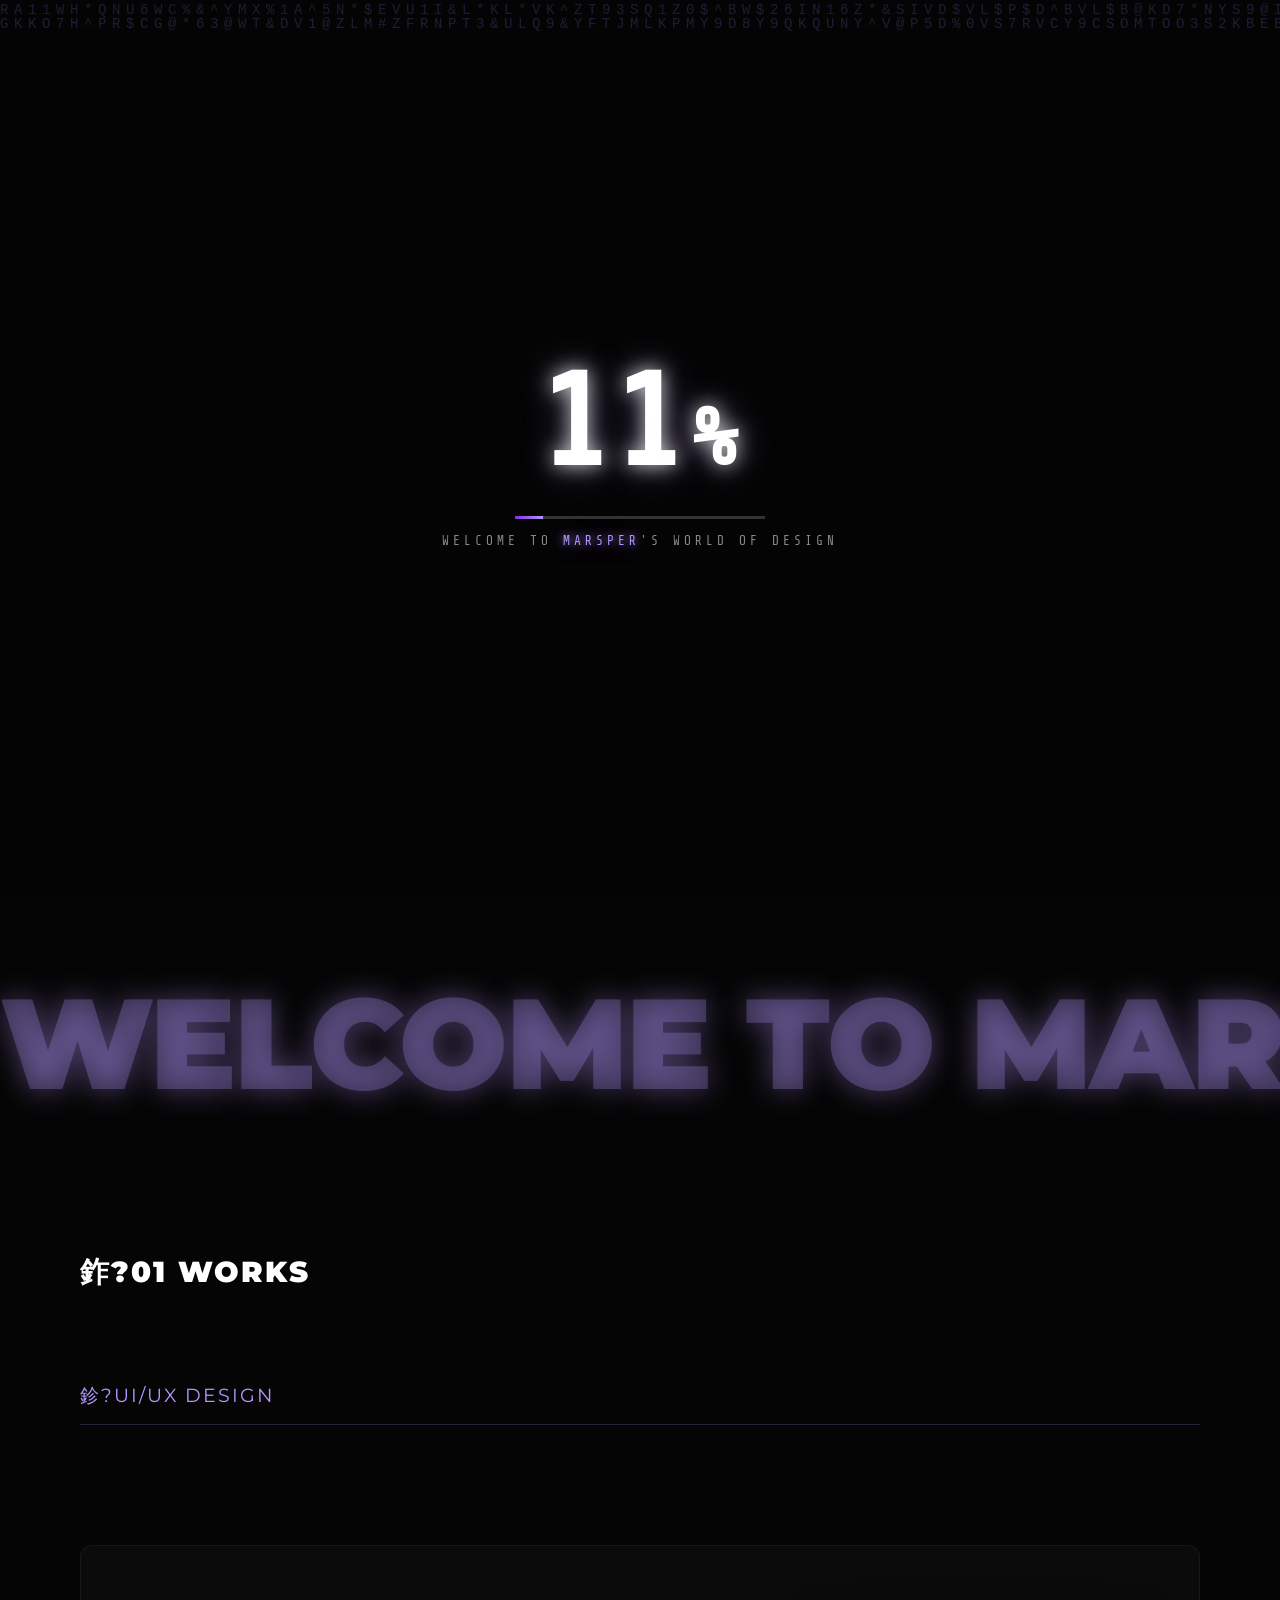
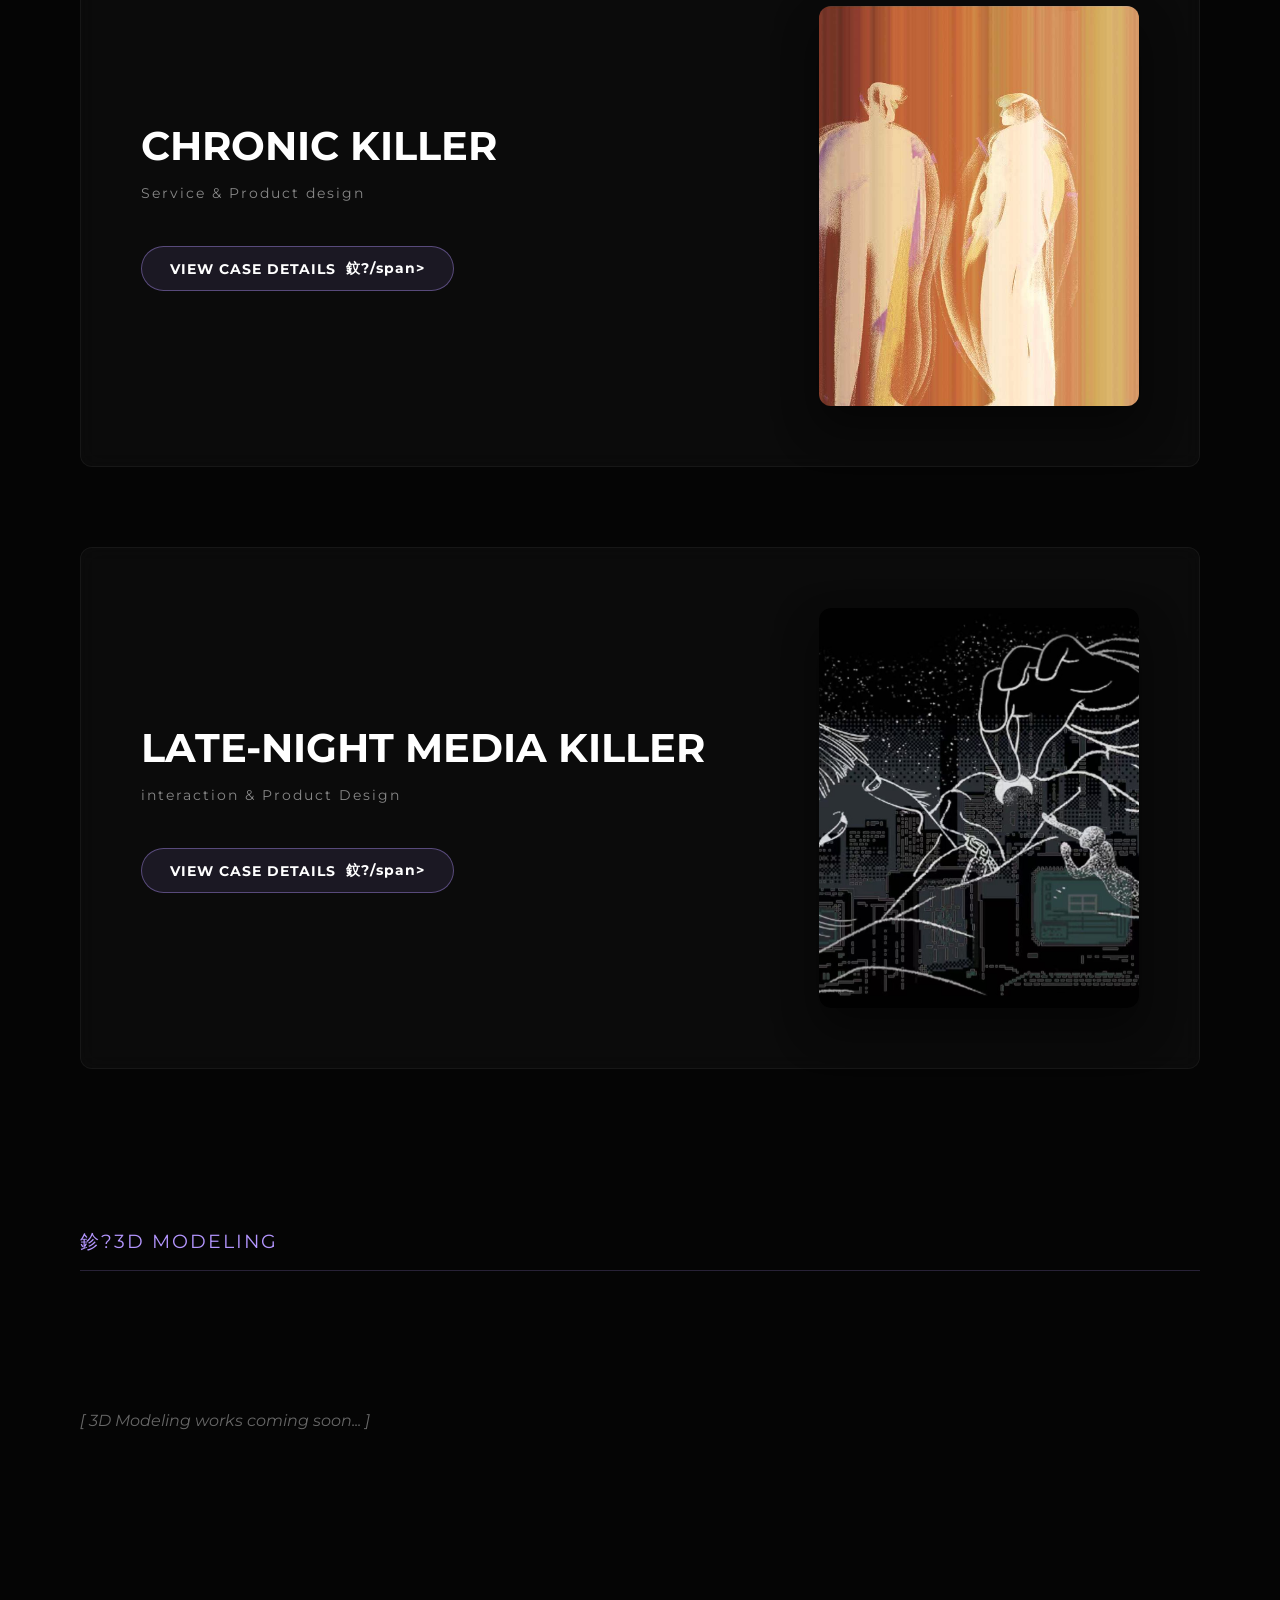
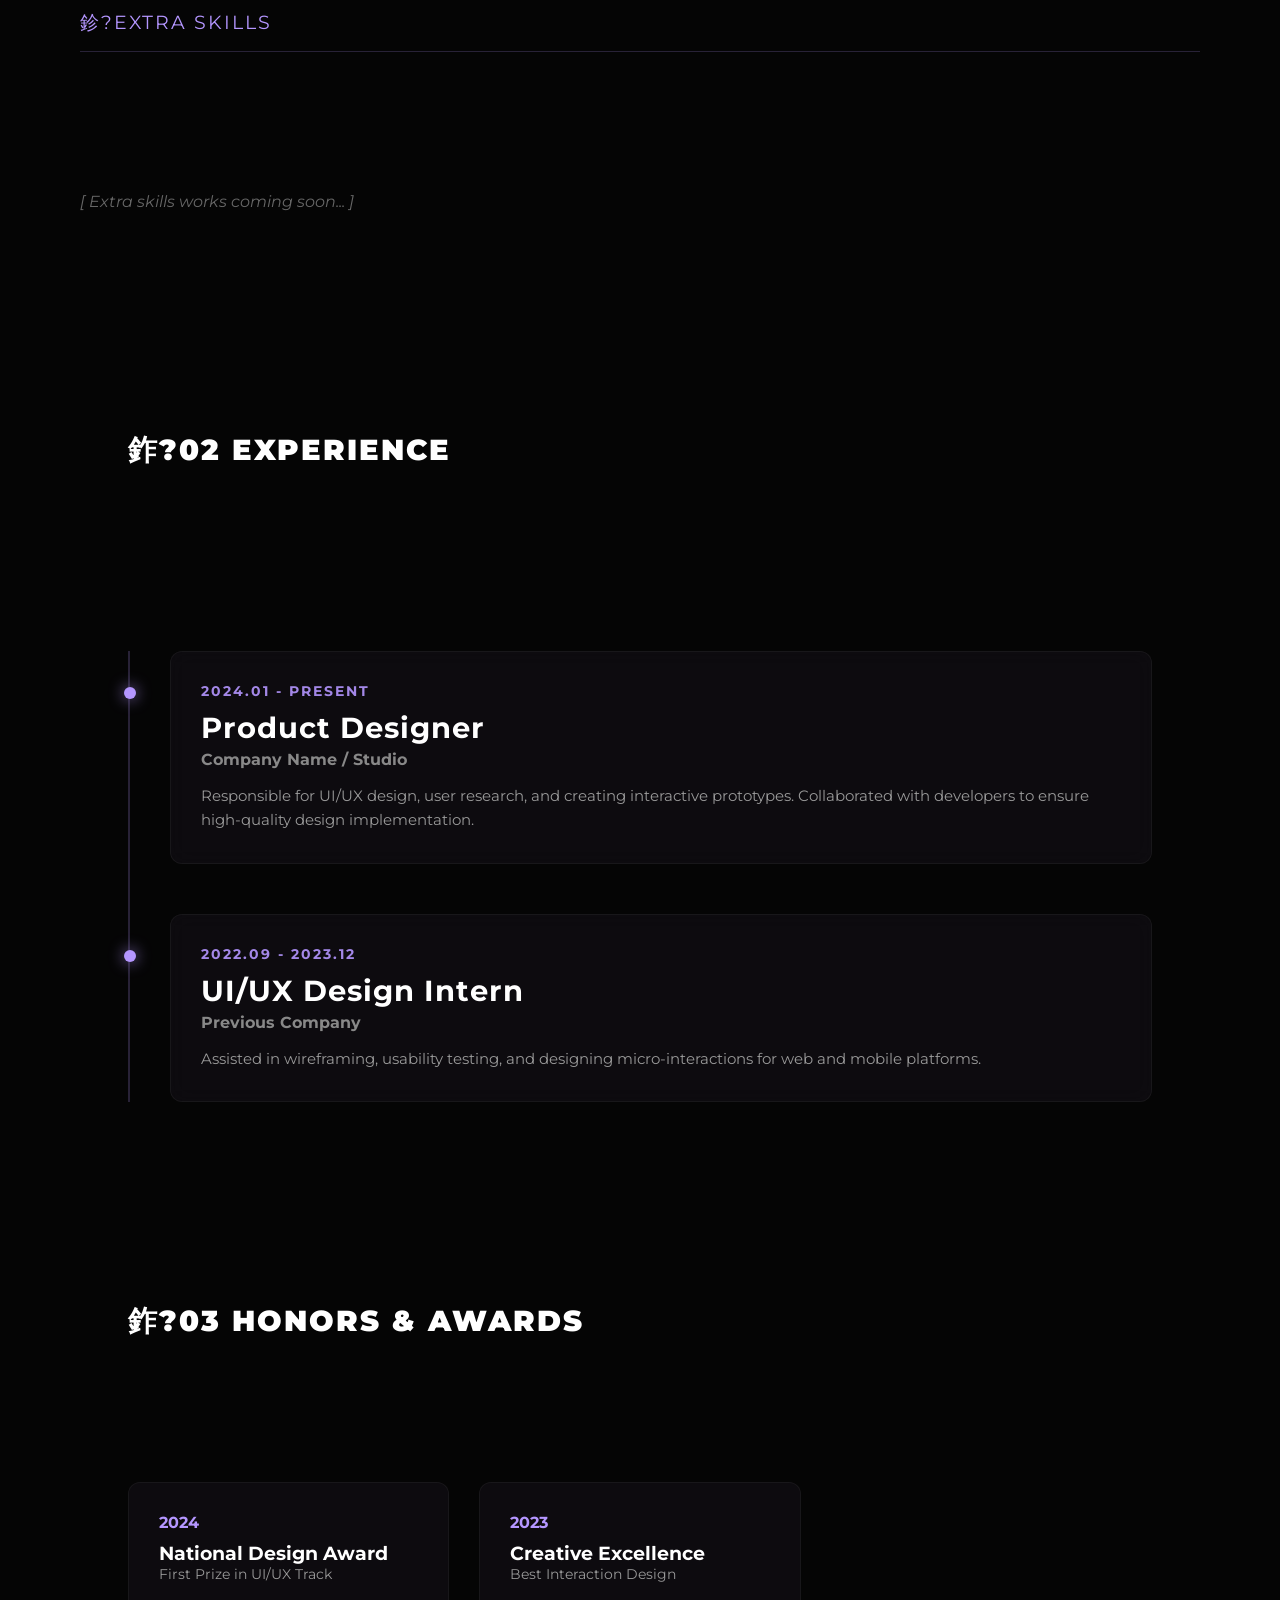
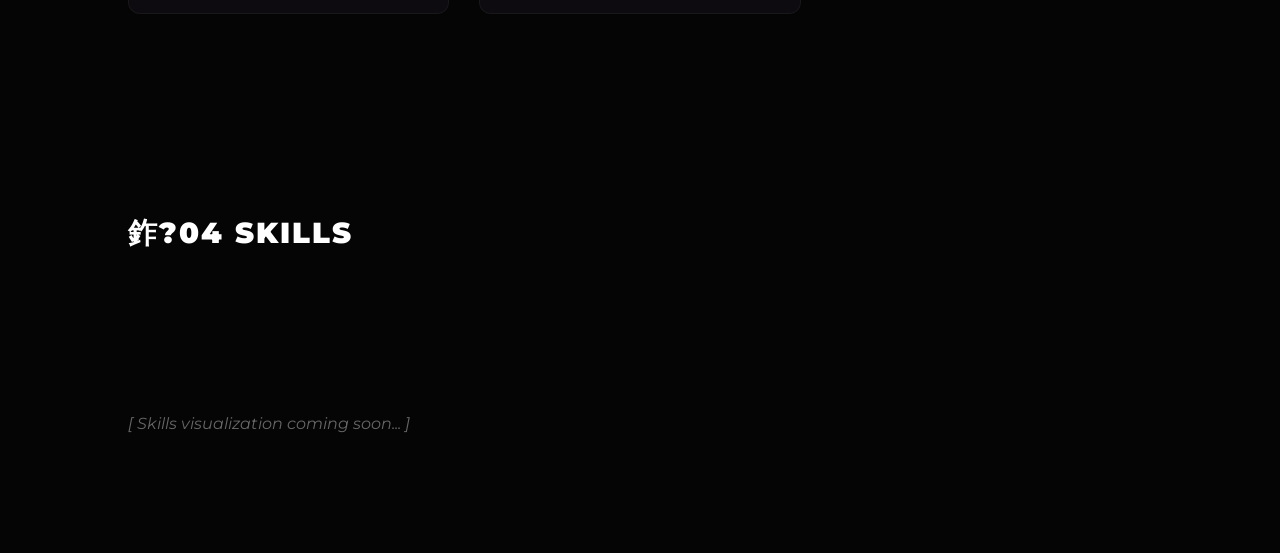
==== commit e76b58ca: "Merge preloader directly into main site to fix entry point blank page issues" ====
--- a/index.html
+++ b/index.html
@@ -1,23 +1,169 @@
-<!DOCTYPE html>
-<html lang="zh">
+﻿<!DOCTYPE html>
+<html lang="en">
 <head>
     <meta charset="UTF-8">
     <meta name="viewport" content="width=device-width, initial-scale=1.0">
-    <title>Portfolio Loading</title>
-    <link rel="stylesheet" href="loader.css">
+    <title>Marsper Portfolio</title>
     <link href="https://fonts.googleapis.com/css2?family=Share+Tech+Mono&display=swap" rel="stylesheet">
+    <link rel="stylesheet" href="main.css">
+    <link href="https://fonts.googleapis.com/css2?family=Montserrat:wght@400;700;900&display=swap" rel="stylesheet">
 </head>
 <body>
-    <canvas id="matrixCanvas"></canvas>
-    <div class="loading-container">
-        <div class="percentage_wrapper">
-            <span id="percentage">0</span><span class="percent-sign">%</span>
+    <!-- --- REINSTATED PRELOADER --- -->
+    <div id="preloader-wrapper">
+        <canvas id="matrixCanvas"></canvas>
+        <div class="loading-container">
+            <div class="percentage_wrapper">
+                <span id="percentage">0</span><span class="percent-sign">%</span>
+            </div>
+            <div class="progress-bar-container">
+                <div id="progress-bar"></div>
+            </div>
+            <div class="loading-text">Welcome to <span class="highlight">Marsper</span>'s world of design</div>
         </div>
-        <div class="progress-bar-container">
-            <div id="progress-bar"></div>
+    </div>
+    <!-- 榧犳爣鑱氬厜鐏?-->
+    <div class="cursor-spotlight"></div>
+
+    <!-- 绮掑瓙鐗规晥鐢诲竷 -->
+    <canvas id="particleCanvas"></canvas>
+
+    <!-- Navigation Bar -->
+    <nav class="navbar">
+        <div class="logo">MARSPER.</div>
+        <ul class="nav-links">
+            <li><a href="#works">WORKS</a></li>
+            <li><a href="#experience">EXPERIENCE</a></li>
+            <li><a href="#honors">HONORS</a></li>
+            <li><a href="#skills">SKILLS</a></li>
+        </ul>
+    </nav>
+
+    <!-- Main Visual Section -->
+    <main class="hero-section">
+        <div class="hero-content">
+            <h1 class="hero-title">
+                <div>HELLO</div>
+                <div>I'M</div>
+                <div class="name-group">
+                    <div>WANG</div>
+                    <div>YUZIXUAN</div>
+                </div>
+            </h1>
+            <div class="tags">
+                <div class="tag">UI/UX DESIGN</div>
+                <div class="tag">MODELING</div>
+                <div class="tag">EXTRA SKILLS</div>
+            </div>
         </div>
-        <div class="loading-text">Welcome to <span class="highlight">Marsper</span>'s world of design</div>
+    </main>
+
+    <!-- 宸ㄥぇ缈绘粴澶у瓧鍒嗛殧甯?-->
+    <div class="marquee-wrapper">
+        <div class="marquee-bg">
+            <span>WELCOME TO MARSPER'S WORLD 鈥?WELCOME TO MARSPER'S WORLD 鈥?</span>
+            <span>WELCOME TO MARSPER'S WORLD 鈥?WELCOME TO MARSPER'S WORLD 鈥?</span>
+        </div>
     </div>
-    <script src="loader.js"></script>
+
+    <!-- WORKS SECTION (01) -->
+    <section id="works" class="works-section">
+        
+        <div class="section-inner">
+            <div class="main-section-title" style="margin-bottom: 10px;">鈼?01 WORKS</div>
+            
+            <!-- 瀛愭澘鍧楋細UI/UX DESIGN -->
+            <div class="sub-category-header" style="margin-top: 0;">鉁?UI/UX DESIGN</div>
+            
+            <!-- 绗竴涓綔鍝佸崱鐗囷細CHRONIC KILLER -->
+            <div class="project-card">
+                <div class="project-info">
+                    <h2 class="project-title">CHRONIC KILLER</h2>
+                    <div class="project-tags">Service & Product design</div>
+                    <a href="chronic-killer-detail.html" class="view-case-btn">VIEW CASE DETAILS <span>鈫?/span></a>
+                </div>
+                <div class="project-image">
+                    <img src="Killer2.png" alt="CHRONIC KILLER" style="width: 100%; height: 100%; object-fit: cover;">
+                </div>
+            </div>
+
+            <!-- 绗簩涓綔鍝佸崱鐗囷細LATE-NIGHT MEDIA KILLER -->
+            <div class="project-card">
+                <div class="project-info">
+                    <h2 class="project-title">LATE-NIGHT MEDIA KILLER</h2>
+                    <div class="project-tags">interaction & Product Design</div>
+                    <a href="late-night-detail.html" class="view-case-btn">VIEW CASE DETAILS <span>鈫?/span></a>
+                </div>
+                <div class="project-image">
+                    <img src="killer.jpg" alt="LATE-NIGHT MEDIA KILLER" style="width: 100%; height: 100%; object-fit: cover;">
+                </div>
+            </div>
+
+            <!-- 瀛愭澘鍧楋細MODELING -->
+            <div class="sub-category-header">鉁?3D MODELING</div>
+            <div class="placeholder-text">[ 3D Modeling works coming soon... ]</div>
+
+            <!-- 瀛愭澘鍧楋細EXTRA SKILLS -->
+            <div class="sub-category-header">鉁?EXTRA SKILLS</div>
+            <div class="placeholder-text">[ Extra skills works coming soon... ]</div>
+
+        </div>
+    </section>
+
+    <!-- EXPERIENCE SECTION (02) -->
+    <section id="experience" class="experience-section">
+        <div class="section-inner">
+            <div class="main-section-title">鈼?02 EXPERIENCE</div>
+            
+            <div class="timeline">
+                <div class="timeline-item">
+                    <div class="timeline-date">2024.01 - PRESENT</div>
+                    <div class="timeline-content">
+                        <h3>Product Designer</h3>
+                        <p class="timeline-company">Company Name / Studio</p>
+                        <p class="timeline-desc">Responsible for UI/UX design, user research, and creating interactive prototypes. Collaborated with developers to ensure high-quality design implementation.</p>
+                    </div>
+                </div>
+
+                <div class="timeline-item">
+                    <div class="timeline-date">2022.09 - 2023.12</div>
+                    <div class="timeline-content">
+                        <h3>UI/UX Design Intern</h3>
+                        <p class="timeline-company">Previous Company</p>
+                        <p class="timeline-desc">Assisted in wireframing, usability testing, and designing micro-interactions for web and mobile platforms.</p>
+                    </div>
+                </div>
+            </div>
+        </div>
+    </section>
+
+    <!-- HONORS SECTION (03) -->
+    <section id="honors" class="honors-section">
+        <div class="section-inner">
+            <div class="main-section-title">鈼?03 HONORS & AWARDS</div>
+            <div class="honors-list">
+                <div class="honor-item">
+                    <div class="honor-year">2024</div>
+                    <h3 style="margin: 0; color: #fff;">National Design Award</h3>
+                    <p style="color: #999; font-size: 0.9rem;">First Prize in UI/UX Track</p>
+                </div>
+                <div class="honor-item">
+                    <div class="honor-year">2023</div>
+                    <h3 style="margin: 0; color: #fff;">Creative Excellence</h3>
+                    <p style="color: #999; font-size: 0.9rem;">Best Interaction Design</p>
+                </div>
+            </div>
+        </div>
+    </section>
+
+    <!-- SKILLS SECTION (04) -->
+    <section id="skills" class="skills-section">
+        <div class="section-inner">
+            <div class="main-section-title">鈼?04 SKILLS</div>
+            <div class="placeholder-text">[ Skills visualization coming soon... ]</div>
+        </div>
+    </section>
+
+    <script src="main.js"></script>
 </body>
-</html>+</html>
--- a/main.css
+++ b/main.css
@@ -0,0 +1,543 @@
+* {
+    margin: 0;
+    padding: 0;
+    box-sizing: border-box;
+}
+
+html {
+    scroll-behavior: smooth; /* 单页丝滑滚动锚点 */
+}
+
+body {
+    background-color: #050505;
+    color: #ffffff;
+    font-family: 'Montserrat', sans-serif;
+    overflow-x: hidden;
+    min-height: 100vh; /* 允许页面向下延展 */
+    position: relative;
+}
+
+/* 粒子背景画布 */
+#particleCanvas {
+    position: fixed; /* 固定在背景不随页面滚动 */
+    top: 0;
+    left: 0;
+    width: 100vw;
+    height: 100vh;
+    z-index: -1; /* 置于底层 */
+    pointer-events: none; /* 防止阻挡前面的点击交互 */
+    filter: blur(1px); /* 极弱模糊，保留强颗粒感的同时边缘微光 */
+    opacity: 0.9;
+}
+
+/* Navbar */
+.navbar {
+    position: fixed;
+    width: 100%;
+    top: 0;
+    left: 0;
+    display: flex;
+    justify-content: space-between;
+    align-items: center;
+    padding: 40px 60px;
+    z-index: 100;
+    transition: background 0.3s, backdrop-filter 0.3s;
+}
+
+.logo {
+    font-weight: 900;
+    font-size: 1.5rem;
+    letter-spacing: 1px;
+}
+
+.nav-links {
+    list-style: none;
+    display: flex;
+    gap: 40px;
+}
+
+.nav-links a {
+    text-decoration: none;
+    color: #888;
+    font-size: 0.75rem;
+    font-weight: 700;
+    letter-spacing: 2px;
+    transition: color 0.3s;
+}
+
+.nav-links a:hover {
+    color: #fff;
+}
+
+/* Hero Section */
+.hero-section {
+    min-height: 100vh;
+    padding: 0 80px;
+    display: flex;
+    align-items: center;
+    z-index: 10;
+    pointer-events: none; /* 让鼠标事件能够穿透给JS处理粒子交互 */
+}
+
+.hero-content {
+    display: flex;
+    flex-direction: column;
+    gap: 40px;
+    pointer-events: auto; /* 恢复对自身的鼠标事件 */
+}
+
+.hero-title {
+    font-size: clamp(5rem, 9vw, 9rem);
+    font-weight: 900;
+    line-height: 0.95;
+    letter-spacing: -2px;
+}
+
+/* 名字的悬停变紫效果 */
+.name-group {
+    transition: color 0.3s ease, text-shadow 0.3s ease;
+    cursor: default;
+}
+
+.name-group:hover {
+    color: #b496ff;
+    text-shadow: 0 0 20px rgba(138, 43, 226, 0.8);
+}
+
+/* Tags at the bottom */
+.tags {
+    display: flex;
+    gap: 20px;
+    align-items: center;
+    margin-top: 20px;
+}
+
+.tag {
+    padding: 12px 24px;
+    background: rgba(255, 255, 255, 0.05); /* 提高透明度，和背景区分开 */
+    border: 1px solid rgba(255, 255, 255, 0.15); /* 亮一点的边框 */
+    color: #fff; /* 文字变白更清晰 */
+    font-size: 0.75rem;
+    font-weight: 700;
+    letter-spacing: 1px;
+    border-radius: 4px;
+    transition: all 0.3s ease;
+    cursor: pointer;
+}
+
+/* 按钮的悬停相反色效果 */
+.tag:hover {
+    background: #fff;
+    color: #000;
+    box-shadow: 0 0 20px rgba(255, 255, 255, 0.3);
+}
+/* ��������ȫ�־۹��Ч�� */
+.cursor-spotlight {
+    position: fixed;
+    top: -500px;
+    left: -500px;
+    width: 400px;
+    height: 400px;
+    background: radial-gradient(circle, rgba(255,255,255,0.08) 0%, rgba(255,255,255,0) 60%);
+    border-radius: 50%;
+    pointer-events: none; /* ��͸��� */
+    transform: translate(-50%, -50%);
+    z-index: 9999;
+    transition: width 0.3s, height 0.3s, background 0.3s;
+}
+
+/* ----- WORKS SECTION (01) ----- */
+.works-section {
+    position: relative;
+    padding: 100px 80px;
+    min-height: 100vh;
+    z-index: 10;
+    overflow: hidden;
+}
+
+.marquee-wrapper {
+    position: relative;
+    width: 100%;
+    overflow: hidden;
+    z-index: 1;
+    user-select: none;
+    pointer-events: none;
+    padding: 60px 0 20px 0;
+}
+
+.marquee-bg {
+    display: inline-block;
+    white-space: nowrap;
+    font-size: 8rem;
+    font-weight: 900;
+    color: rgba(180, 150, 255, 0.25);
+    text-transform: uppercase;
+    letter-spacing: -2px;
+    animation: marquee-scroll 40s linear infinite;
+    text-shadow: 0 0 30px rgba(180, 150, 255, 0.4);
+}
+
+@keyframes marquee-scroll {
+    0% { transform: translateX(0); }
+    100% { transform: translateX(-50%); }
+}
+
+.section-inner {
+    max-width: 1200px;
+    margin: 0 auto;
+    display: flex;
+    flex-direction: column;
+    gap: 80px;
+}
+
+.section-label {
+    font-size: 0.8rem;
+    letter-spacing: 2px;
+    color: #555;
+    margin-bottom: 20px;
+}
+
+/* 项目卡片 */
+.project-card {
+    display: flex;
+    justify-content: space-between;
+    align-items: center;
+    background: rgba(15, 15, 15, 0.6);
+    border: 1px solid rgba(255, 255, 255, 0.05);
+    border-radius: 12px;
+    padding: 60px;
+    transition: transform 0.4s ease, border-color 0.4s ease, background 0.4s ease;
+    backdrop-filter: blur(10px);
+    cursor: pointer;
+}
+
+.project-card:hover {
+    transform: translateY(-5px);
+    border-color: rgba(180, 150, 255, 0.3);
+    background: rgba(25, 20, 30, 0.8);
+}
+
+.project-info {
+    display: flex;
+    flex-direction: column;
+    gap: 15px;
+    flex: 1;
+}
+
+.project-title {
+    font-size: 2.5rem;
+    font-weight: 700;
+    margin: 0;
+}
+
+.project-tags {
+    font-size: 0.85rem;
+    color: #888;
+    letter-spacing: 2px;
+}
+
+.project-award {
+    font-size: 0.85rem;
+    color: #e6c56b; /* 暗金色 */
+    margin-top: 40px;
+    font-weight: bold;
+    display: flex;
+    align-items: center;
+    gap: 8px;
+}
+
+.project-image {
+    width: 320px;
+    height: 400px;
+    background: #111;
+    border-radius: 12px;
+    display: flex;
+    justify-content: center;
+    align-items: center;
+    color: #444;
+    font-size: 0.8rem;
+    letter-spacing: 1px;
+    overflow: hidden;
+    box-shadow: 0 20px 40px rgba(0,0,0,0.5);
+}
+
+
+.view-case-btn {
+    margin-top: 30px;
+    display: inline-flex;
+    align-items: center;
+    gap: 10px;
+    padding: 12px 28px;
+    background: rgba(180, 150, 255, 0.1);
+    border: 1px solid rgba(180, 150, 255, 0.4);
+    color: #fff;
+    text-decoration: none;
+    font-size: 0.9rem;
+    font-weight: 700;
+    border-radius: 30px;
+    width: fit-content;
+    transition: all 0.3s ease;
+    letter-spacing: 1px;
+}
+
+.view-case-btn:hover {
+    background: rgba(180, 150, 255, 0.3);
+    border-color: rgba(180, 150, 255, 0.8);
+    transform: translateX(10px);
+}
+
+
+/* EXPERIENCE SECTION */
+.experience-section {
+    padding: 100px 10%;
+    position: relative;
+    z-index: 2;
+}
+
+.timeline {
+    display: flex;
+    flex-direction: column;
+    gap: 50px;
+    margin-top: 40px;
+    border-left: 2px solid rgba(180, 150, 255, 0.2);
+    padding-left: 40px;
+}
+
+.timeline-item {
+    position: relative;
+    background: rgba(25, 20, 30, 0.4);
+    padding: 30px;
+    border-radius: 12px;
+    border: 1px solid rgba(255, 255, 255, 0.05);
+    backdrop-filter: blur(10px);
+    transition: all 0.3s ease;
+}
+
+.timeline-item:hover {
+    transform: translateX(10px);
+    border-color: rgba(180, 150, 255, 0.3);
+    background: rgba(25, 20, 30, 0.6);
+}
+
+.timeline-item::before {
+    content: '';
+    position: absolute;
+    left: -47px;
+    top: 35px;
+    width: 12px;
+    height: 12px;
+    border-radius: 50%;
+    background: #b496ff;
+    box-shadow: 0 0 15px rgba(180, 150, 255, 0.8);
+}
+
+.timeline-date {
+    color: rgba(180, 150, 255, 0.9);
+    font-size: 0.9rem;
+    font-weight: 700;
+    margin-bottom: 10px;
+    letter-spacing: 2px;
+}
+
+.timeline-content h3 {
+    font-size: 1.8rem;
+    margin: 0 0 5px 0;
+    color: #fff;
+    letter-spacing: 1px;
+}
+
+.timeline-company {
+    color: #888;
+    font-size: 1rem;
+    margin: 0 0 15px 0;
+    font-weight: 700;
+}
+
+.timeline-desc {
+    color: #999;
+    font-size: 0.95rem;
+    line-height: 1.6;
+    margin: 0;
+}
+
+
+/* NEW SECTION ARCHITECTURE */
+.main-section-title {
+    font-size: 1.8rem;
+    color: #fff;
+    margin-bottom: 60px;
+    font-weight: 900;
+    letter-spacing: 2px;
+}
+
+.sub-category-header {
+    color: #b496ff;
+    font-size: 1.2rem;
+    margin-bottom: 40px;
+    margin-top: 80px;
+    letter-spacing: 2px;
+    padding-bottom: 15px;
+    border-bottom: 1px solid rgba(180, 150, 255, 0.2);
+    display: flex;
+    align-items: center;
+    gap: 10px;
+}
+
+.placeholder-text {
+    color: #666;
+    font-style: italic;
+    padding: 20px 0;
+}
+
+.honors-section, .skills-section {
+    padding: 100px 10%;
+    position: relative;
+    z-index: 2;
+}
+
+.honors-list {
+    display: grid;
+    grid-template-columns: repeat(auto-fill, minmax(300px, 1fr));
+    gap: 30px;
+}
+
+.honor-item {
+    background: rgba(25, 20, 30, 0.4);
+    padding: 30px;
+    border-radius: 12px;
+    border: 1px solid rgba(255, 255, 255, 0.05);
+}
+
+.honor-year {
+    color: #b496ff;
+    font-weight: bold;
+    margin-bottom: 10px;
+}
+
+
+/* PARTICLE HINT BOX */
+.hero-right-hint {
+    position: absolute;
+    right: 10%;
+    top: 50%;
+    transform: translateY(-50%);
+    display: flex;
+    flex-direction: column;
+    align-items: center;
+    gap: 15px;
+    z-index: 10;
+    cursor: pointer;
+    transition: all 0.5s ease;
+}
+
+.hint-glass {
+    font-size: 2.5rem;
+    font-weight: 900;
+    letter-spacing: 15px;
+    padding: 20px 40px;
+    color: rgba(255, 255, 255, 0.2);
+    border: 1px solid rgba(180, 150, 255, 0.2);
+    border-radius: 15px;
+    background: rgba(25, 20, 30, 0.3);
+    backdrop-filter: blur(10px);
+    box-shadow: 0 0 30px rgba(180, 150, 255, 0.05);
+    transition: all 0.5s ease;
+}
+
+.hint-text {
+    font-size: 0.8rem;
+    color: rgba(180, 150, 255, 0.6);
+    letter-spacing: 2px;
+    text-transform: uppercase;
+    transition: opacity 0.5s ease;
+}
+
+/* Hover state on the prompt itself to hide it when particles form */
+.hero-right-hint:hover .hint-glass {
+    opacity: 0;
+    transform: scale(0.9);
+}
+.hero-right-hint:hover .hint-text {
+    opacity: 0;
+}
+
+/* --- REINSTATED PRELOADER --- */
+#preloader-wrapper {
+    position: fixed;
+    top: 0;
+    left: 0;
+    width: 100vw;
+    height: 100vh;
+    background-color: #050505;
+    z-index: 9999;
+    display: flex;
+    justify-content: center;
+    align-items: center;
+    font-family: 'Share Tech Mono', monospace;
+    color: #fff;
+    transition: opacity 1s ease-out;
+}
+
+#matrixCanvas {
+    position: absolute;
+    top: 0;
+    left: 0;
+    width: 100%;
+    height: 100%;
+    z-index: 1;
+    opacity: 0.3;
+}
+
+.loading-container {
+    position: relative;
+    z-index: 2;
+    display: flex;
+    flex-direction: column;
+    align-items: center;
+}
+
+.percentage_wrapper {
+    font-size: 8rem;
+    font-weight: bold;
+    text-shadow: 0 0 20px rgba(255, 255, 255, 0.8), 0 0 40px rgba(180, 150, 255, 0.4);
+    display: flex;
+    align-items: baseline;
+    margin-bottom: 20px;
+    letter-spacing: 5px;
+}
+
+.percent-sign {
+    font-size: 5rem;
+    margin-left: 5px;
+}
+
+.progress-bar-container {
+    width: 250px;
+    height: 3px;
+    background-color: #333;
+    position: relative;
+    margin-bottom: 15px;
+    overflow: hidden;
+}
+
+#progress-bar {
+    width: 0%;
+    height: 100%;
+    background: linear-gradient(90deg, #8a2be2, #b496ff);
+    box-shadow: 0 0 10px #8a2be2;
+    transition: width 0.1s linear;
+}
+
+.loading-text {
+    font-size: 0.8rem;
+    letter-spacing: 4px;
+    color: #888;
+    text-transform: uppercase;
+}
+
+.loading-text span.highlight {
+    color: #b496ff;
+    animation: neon-flicker 1.5s infinite alternate;
+    text-shadow: 0 0 10px rgba(180, 150, 255, 0.8), 0 0 20px rgba(180, 150, 255, 0.5);
+}
+
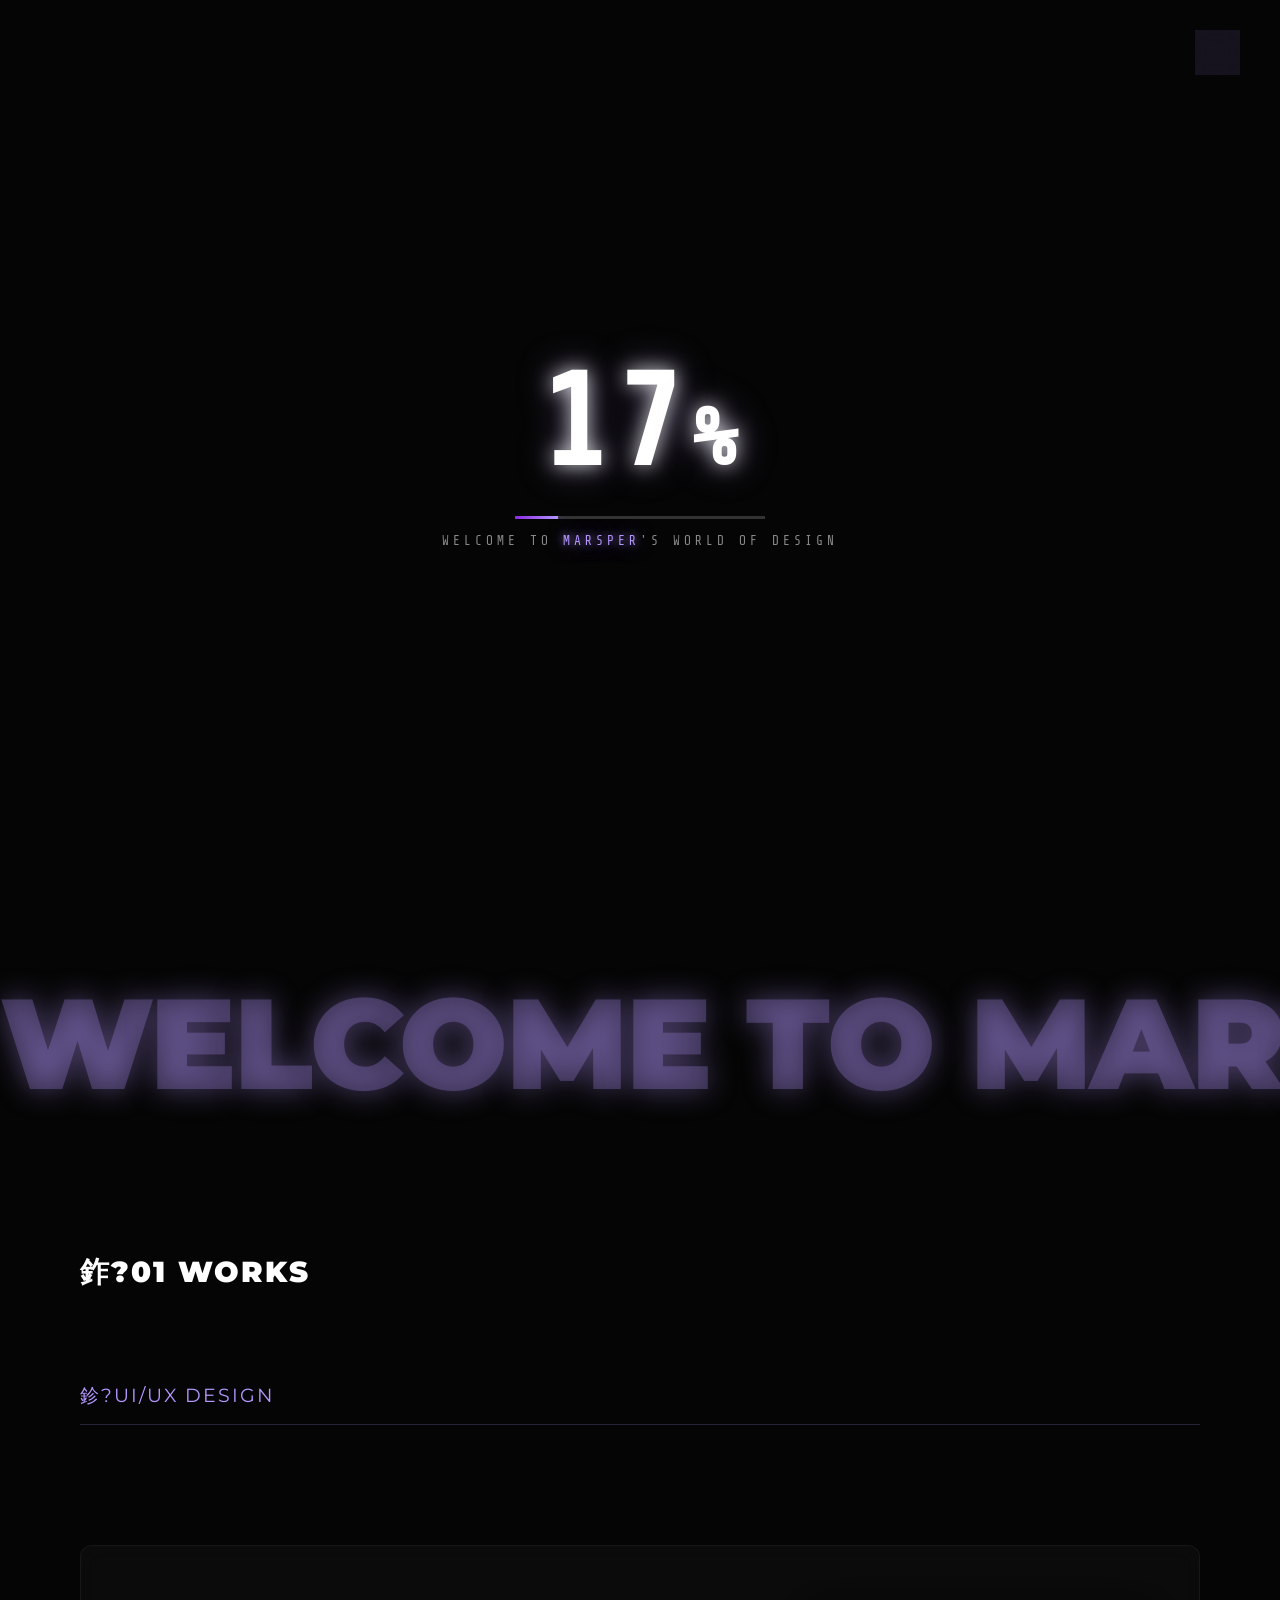
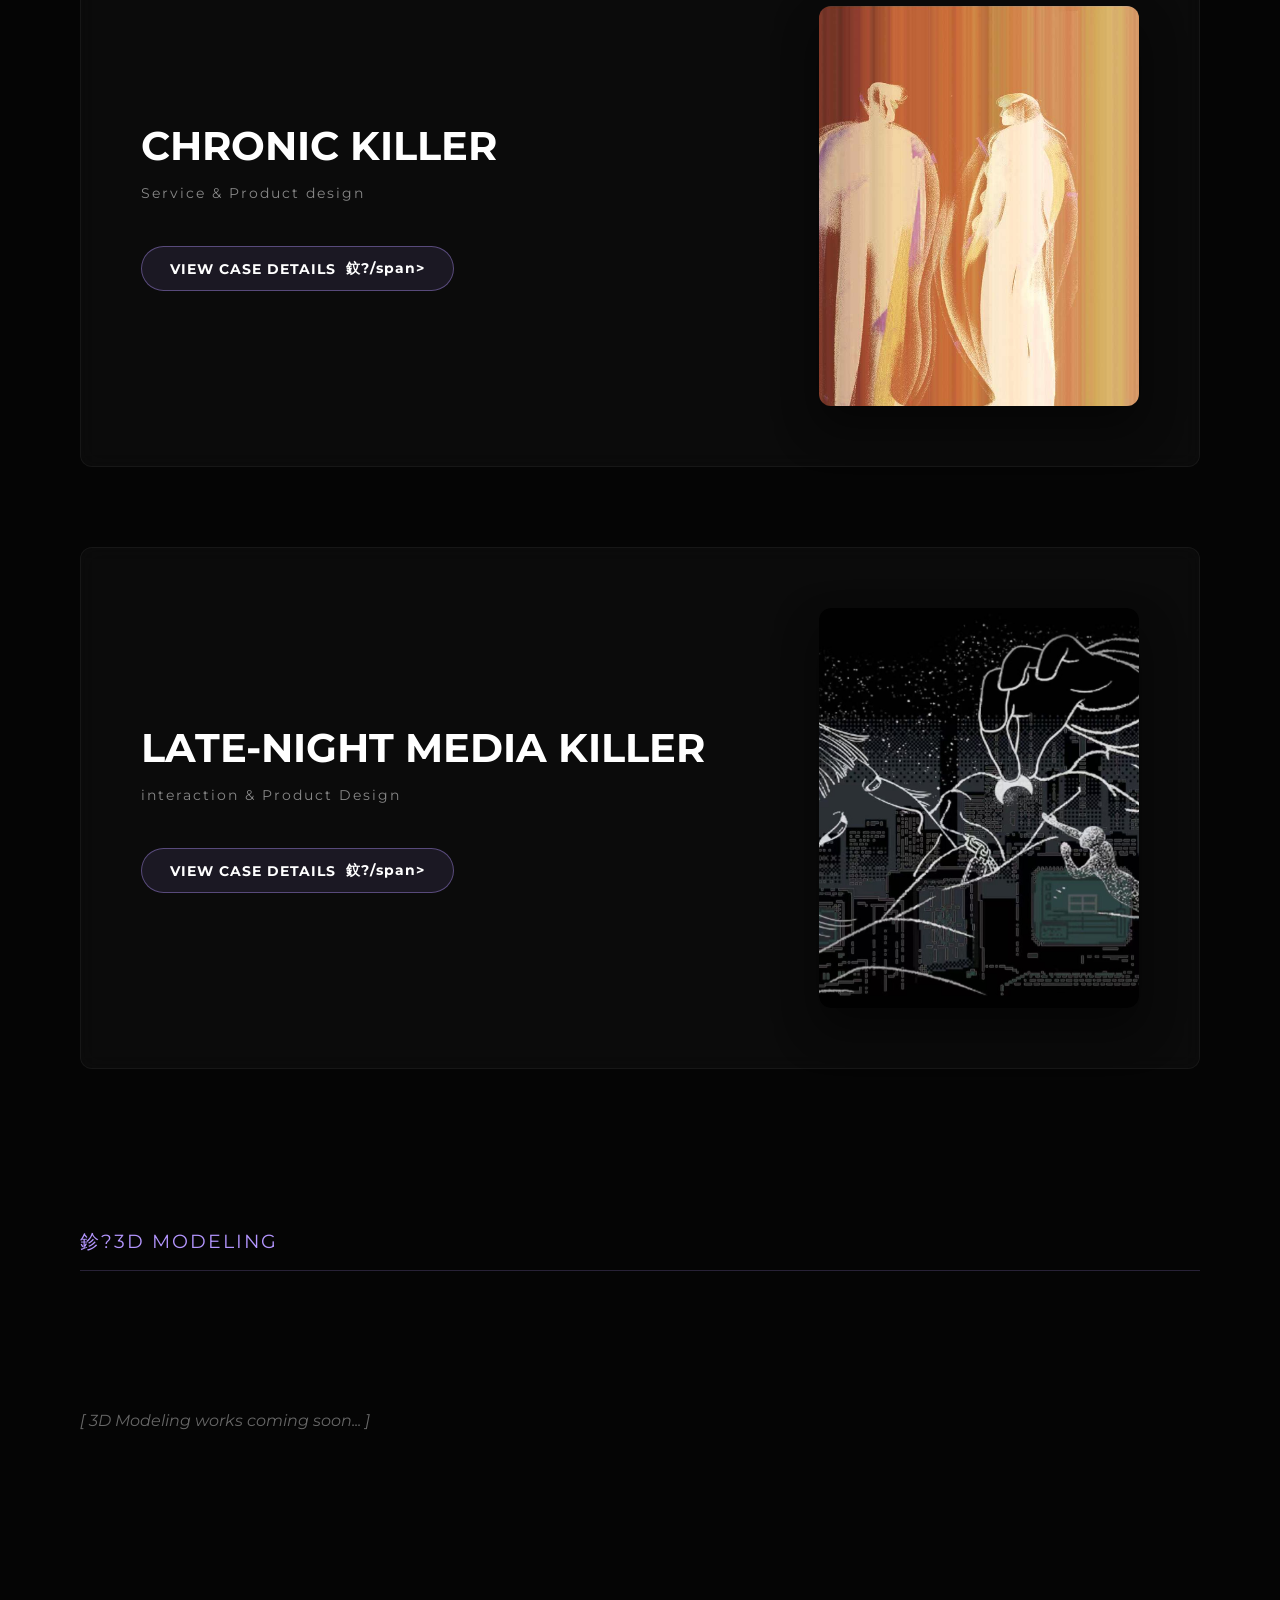
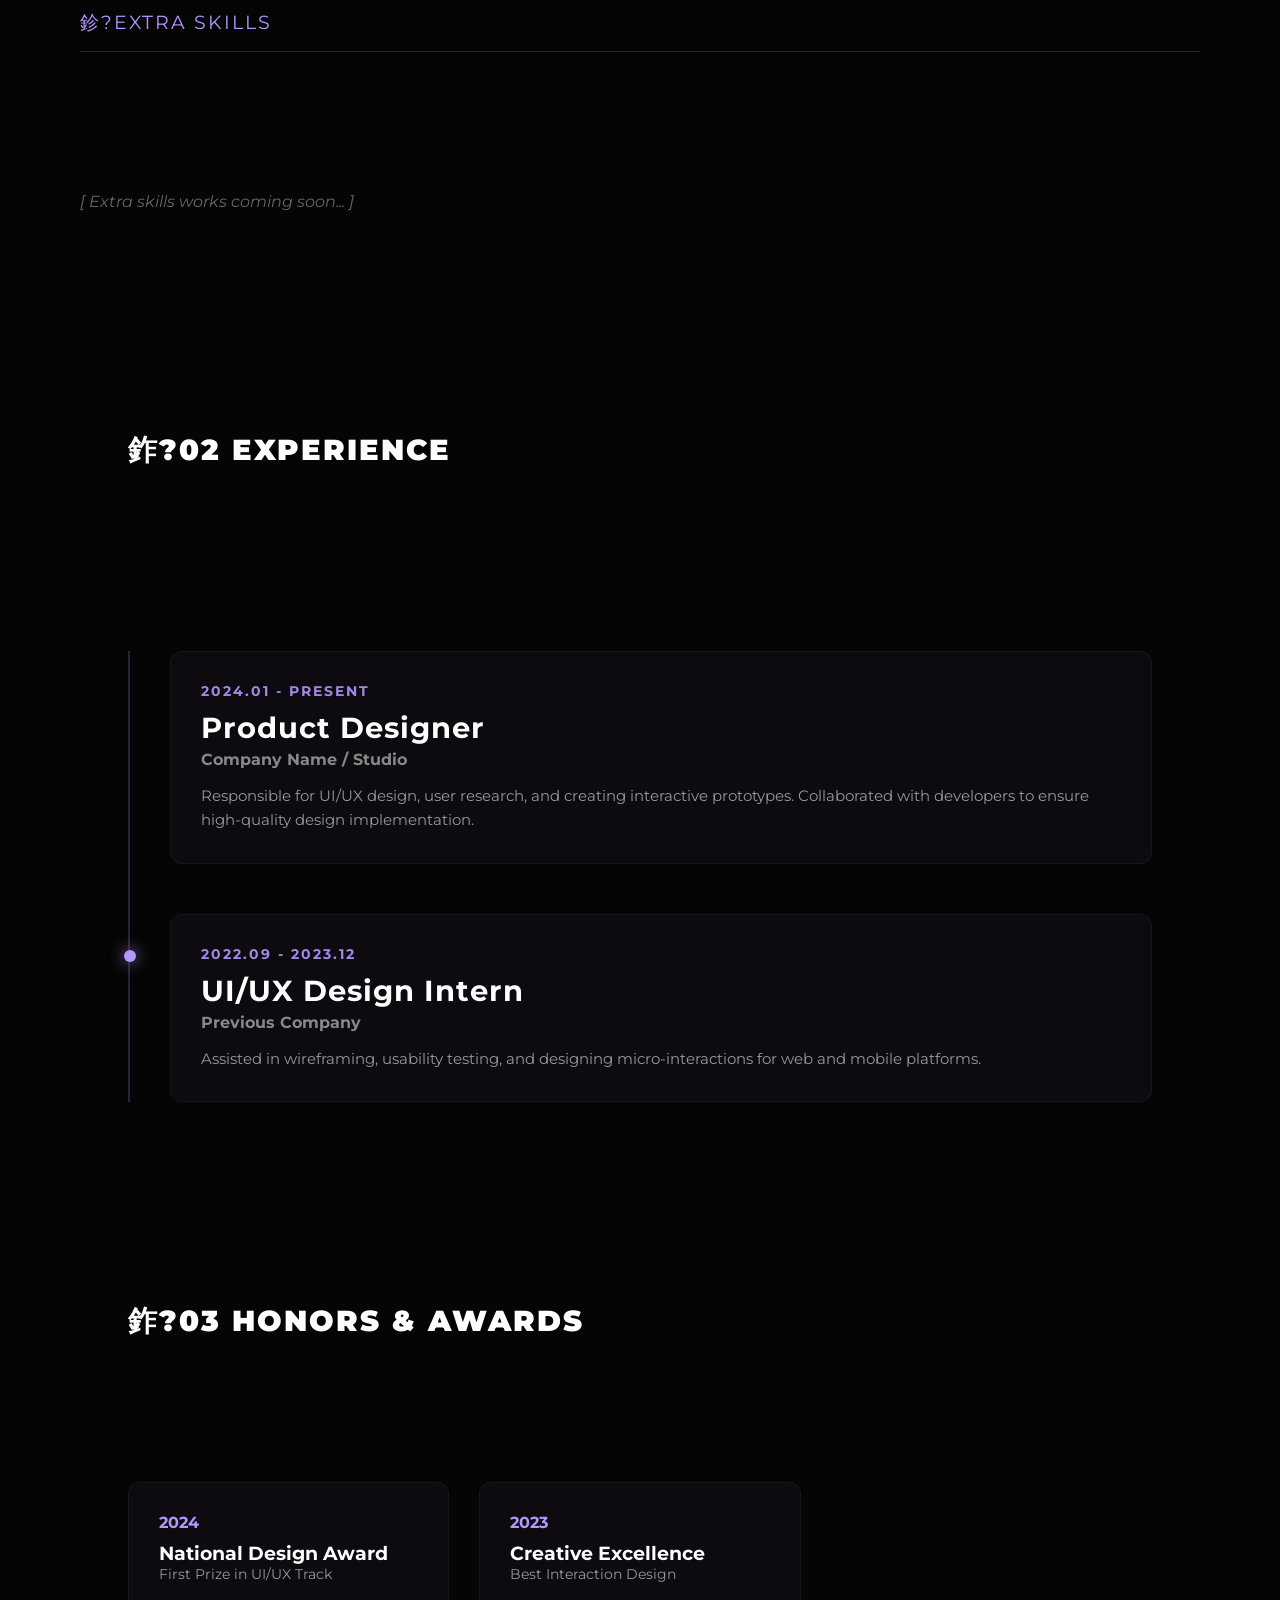
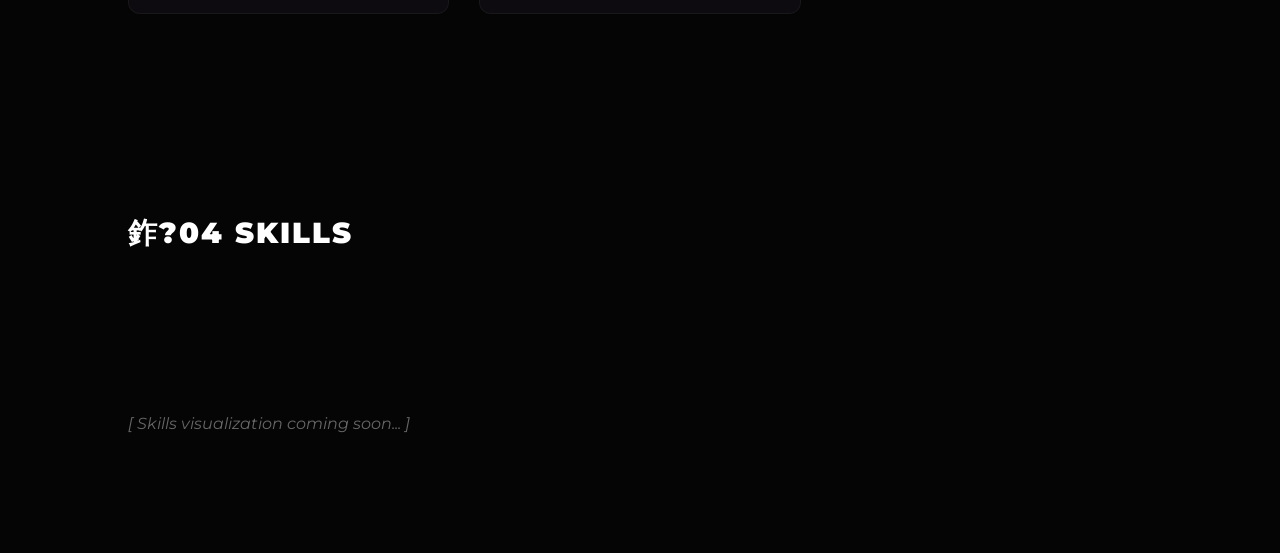
==== commit b1feba3c: "Update index.html with music and add audio file" ====
--- a/index.html
+++ b/index.html
@@ -9,6 +9,14 @@
     <link href="https://fonts.googleapis.com/css2?family=Montserrat:wght@400;700;900&display=swap" rel="stylesheet">
 </head>
 <body>
+    <!-- Music Player -->
+    <audio id="bg-music" loop>
+        <source src="shanhai_intro.mp3" type="audio/mpeg">
+    </audio>
+    <div class="music-toggle" id="music-toggle">
+        <svg xmlns="http://www.w3.org/2000/svg" width="24" height="24" viewBox="0 0 24 24" fill="none" stroke="currentColor" stroke-width="2" stroke-linecap="round" stroke-linejoin="round" class="music-icon-off"><polygon points="11 5 6 9 2 9 2 15 6 15 11 19 11 5"></polygon><line x1="23" y1="9" x2="17" y2="15"></line><line x1="17" y1="9" x2="23" y2="15"></line></svg>
+        <svg xmlns="http://www.w3.org/2000/svg" width="24" height="24" viewBox="0 0 24 24" fill="none" stroke="currentColor" stroke-width="2" stroke-linecap="round" stroke-linejoin="round" class="music-icon-on" style="display:none;"><polygon points="11 5 6 9 2 9 2 15 6 15 11 19 11 5"></polygon><path d="M19.07 4.93a10 10 0 0 1 0 14.14M15.54 8.46a5 5 0 0 1 0 7.07"></path></svg>
+    </div>
     <!-- --- REINSTATED PRELOADER --- -->
     <div id="preloader-wrapper">
         <canvas id="matrixCanvas"></canvas>
@@ -167,3 +175,4 @@
     <script src="main.js"></script>
 </body>
 </html>
+
--- a/main.css
+++ b/main.css
@@ -541,3 +541,66 @@
     text-shadow: 0 0 10px rgba(180, 150, 255, 0.8), 0 0 20px rgba(180, 150, 255, 0.5);
 }
 
+
+/* --- MUSIC PLAYER --- */
+.music-toggle {
+    position: fixed;
+    top: 30px;
+    right: 40px;
+    z-index: 10000;
+    width: 45px;
+    height: 45px;
+    border-radius: 50%;
+    background: rgba(180, 150, 255, 0.1);
+    backdrop-filter: blur(10px);
+    -webkit-backdrop-filter: blur(10px);
+    border: 1px solid rgba(180, 150, 255, 0.3);
+    display: flex;
+    justify-content: center;
+    align-items: center;
+    cursor: pointer;
+    transition: all 0.3s ease;
+    color: #b496ff;
+}
+
+.music-toggle:hover {
+    background: rgba(180, 150, 255, 0.3);
+    transform: scale(1.1);
+    box-shadow: 0 0 15px rgba(180, 150, 255, 0.5);
+}
+
+.music-toggle svg {
+    transition: all 0.3s ease;
+}
+
+
+/* --- MUSIC PLAYER --- */
+.music-toggle {
+    position: fixed;
+    top: 30px;
+    right: 40px;
+    z-index: 10000;
+    width: 45px;
+    height: 45px;
+    border-radius: 50%;
+    background: rgba(180, 150, 255, 0.1);
+    backdrop-filter: blur(10px);
+    -webkit-backdrop-filter: blur(10px);
+    border: 1px solid rgba(180, 150, 255, 0.3);
+    display: flex;
+    justify-content: center;
+    align-items: center;
+    cursor: pointer;
+    transition: all 0.3s ease;
+    color: #b496ff;
+}
+
+.music-toggle:hover {
+    background: rgba(180, 150, 255, 0.3);
+    transform: scale(1.1);
+    box-shadow: 0 0 15px rgba(180, 150, 255, 0.5);
+}
+
+.music-toggle svg {
+    transition: all 0.3s ease;
+}
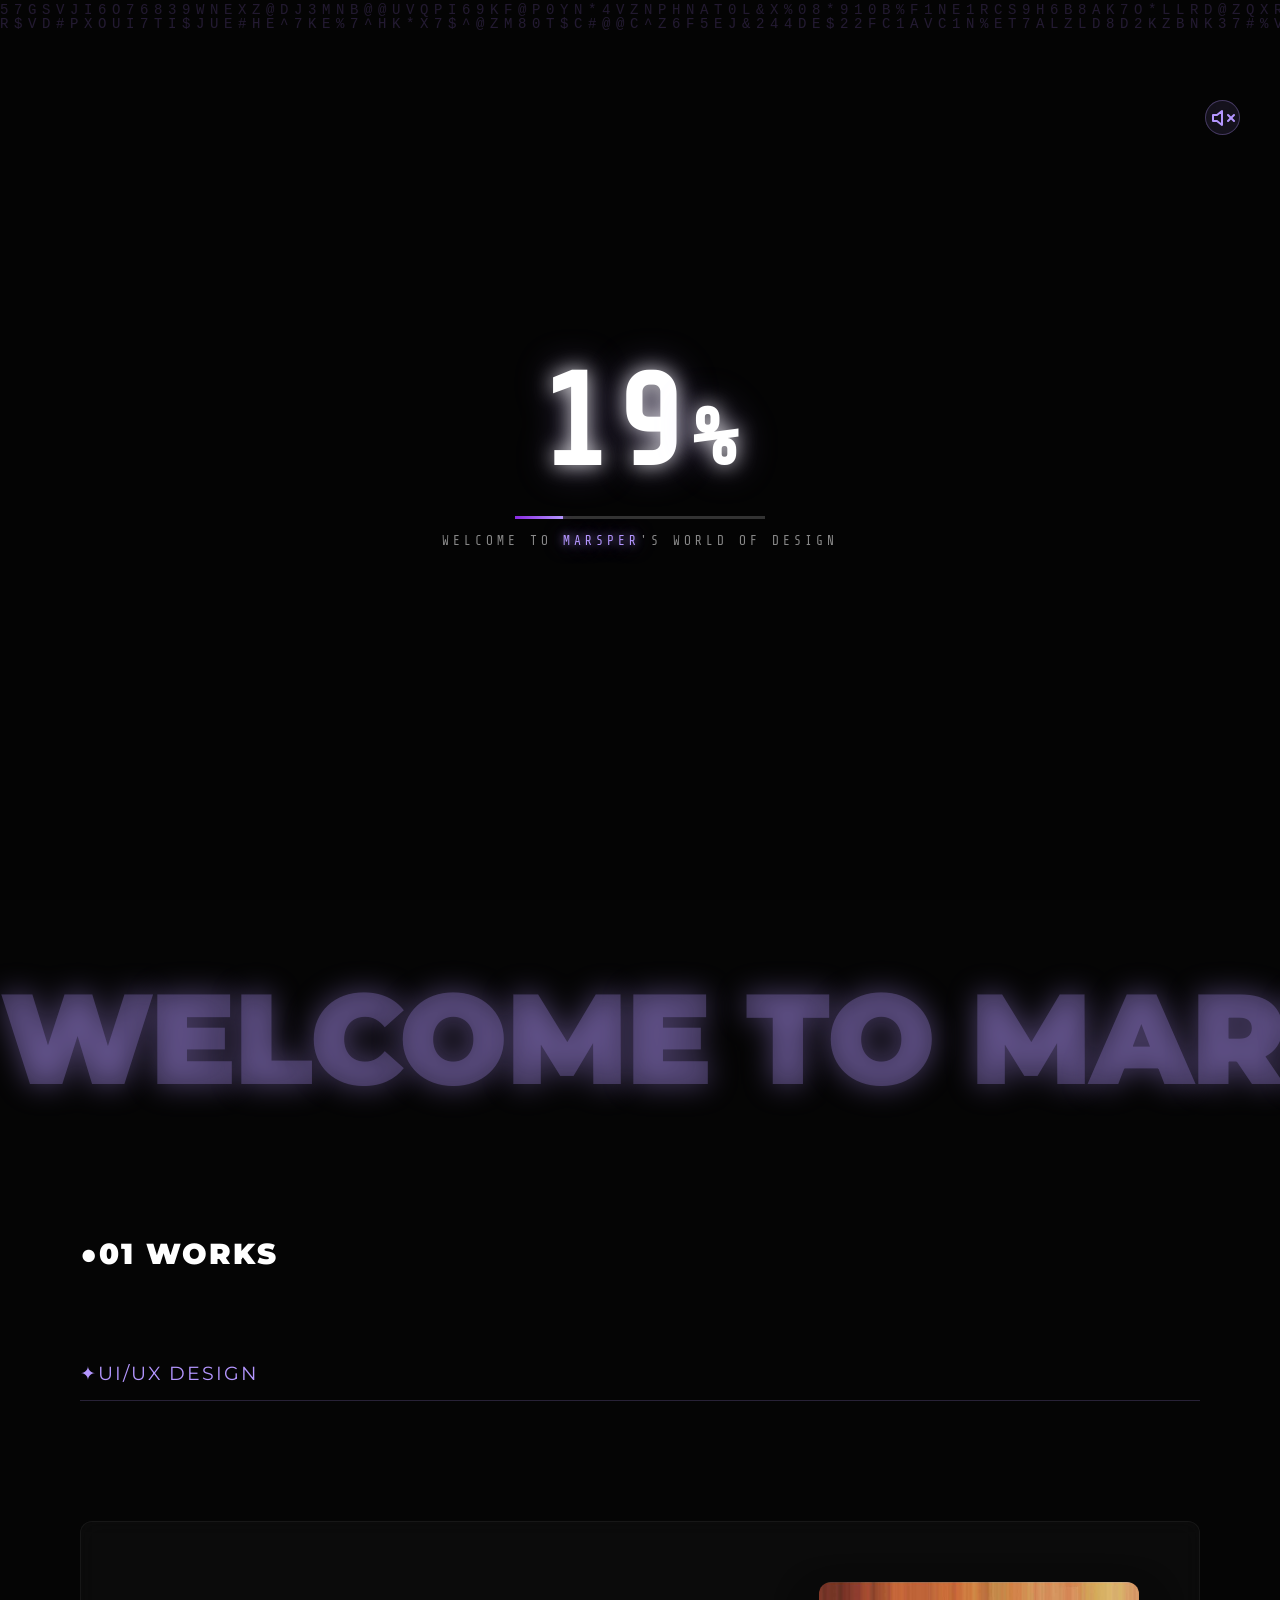
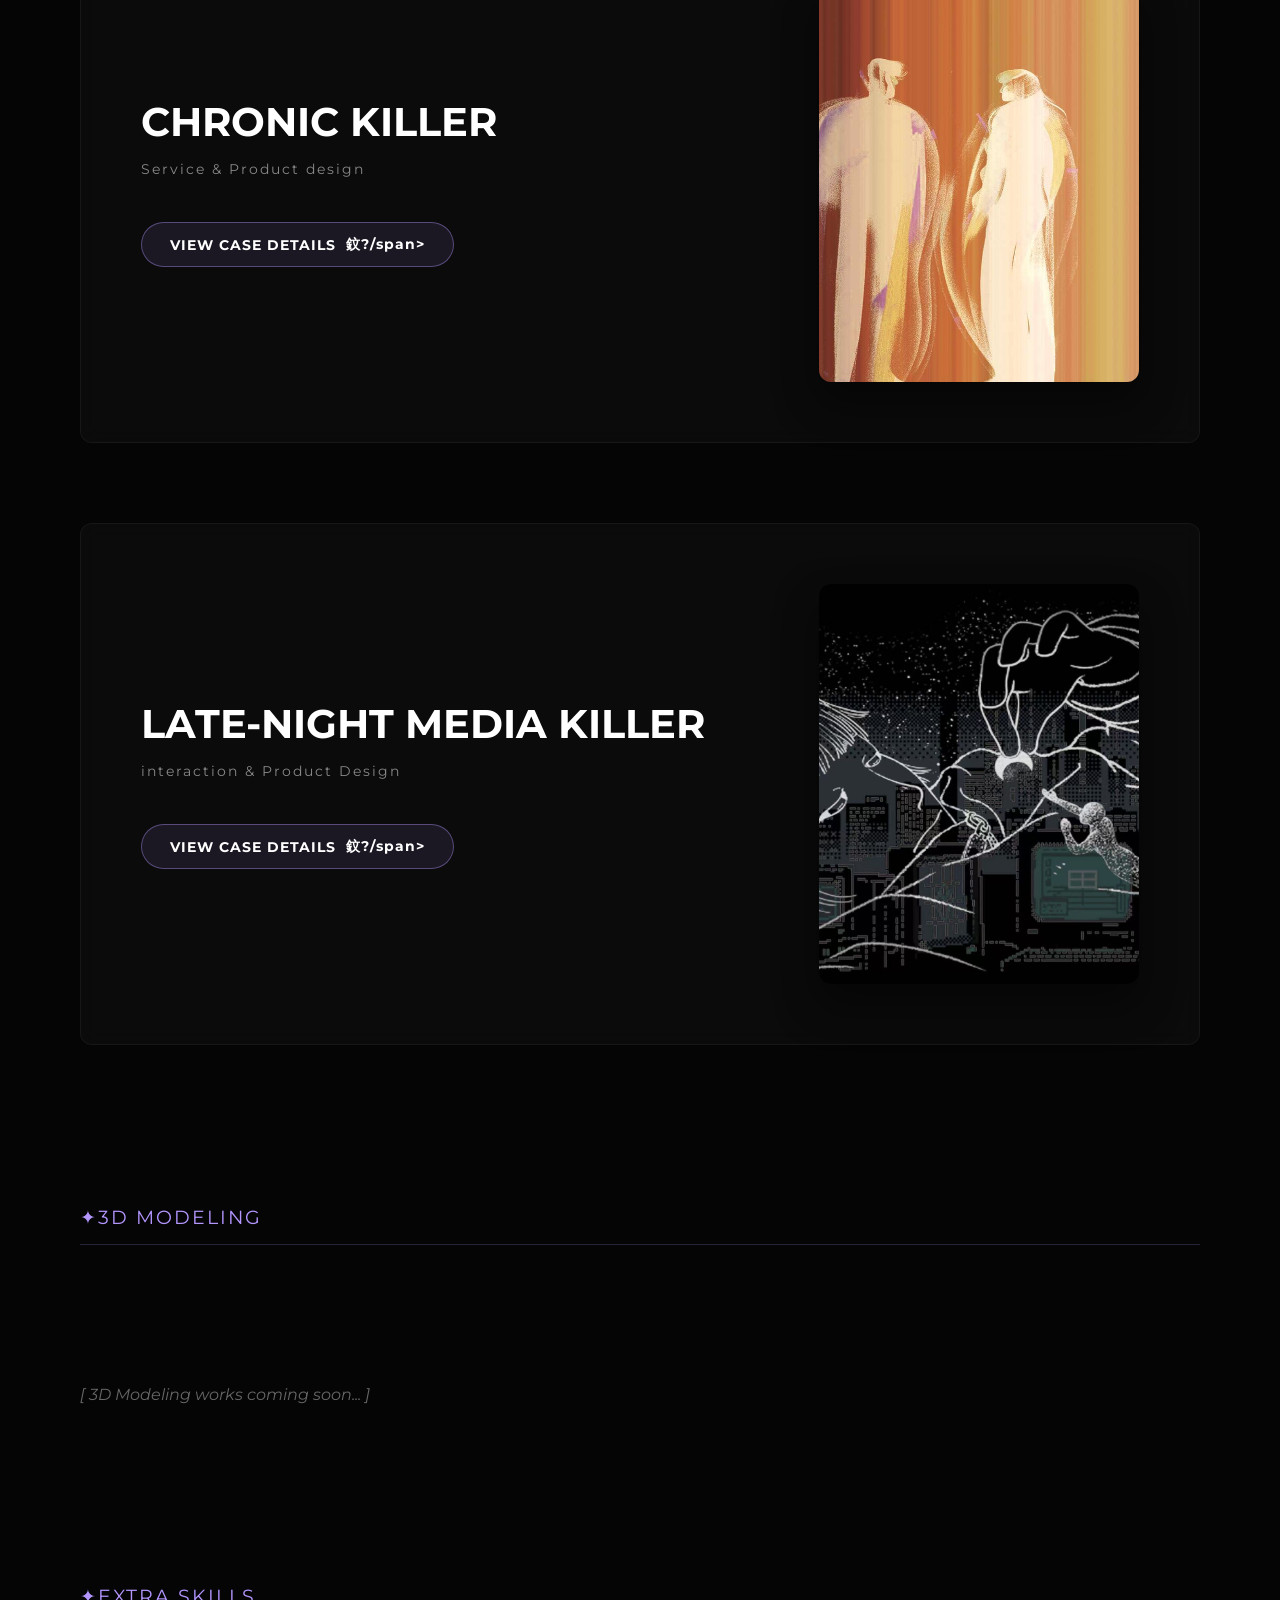
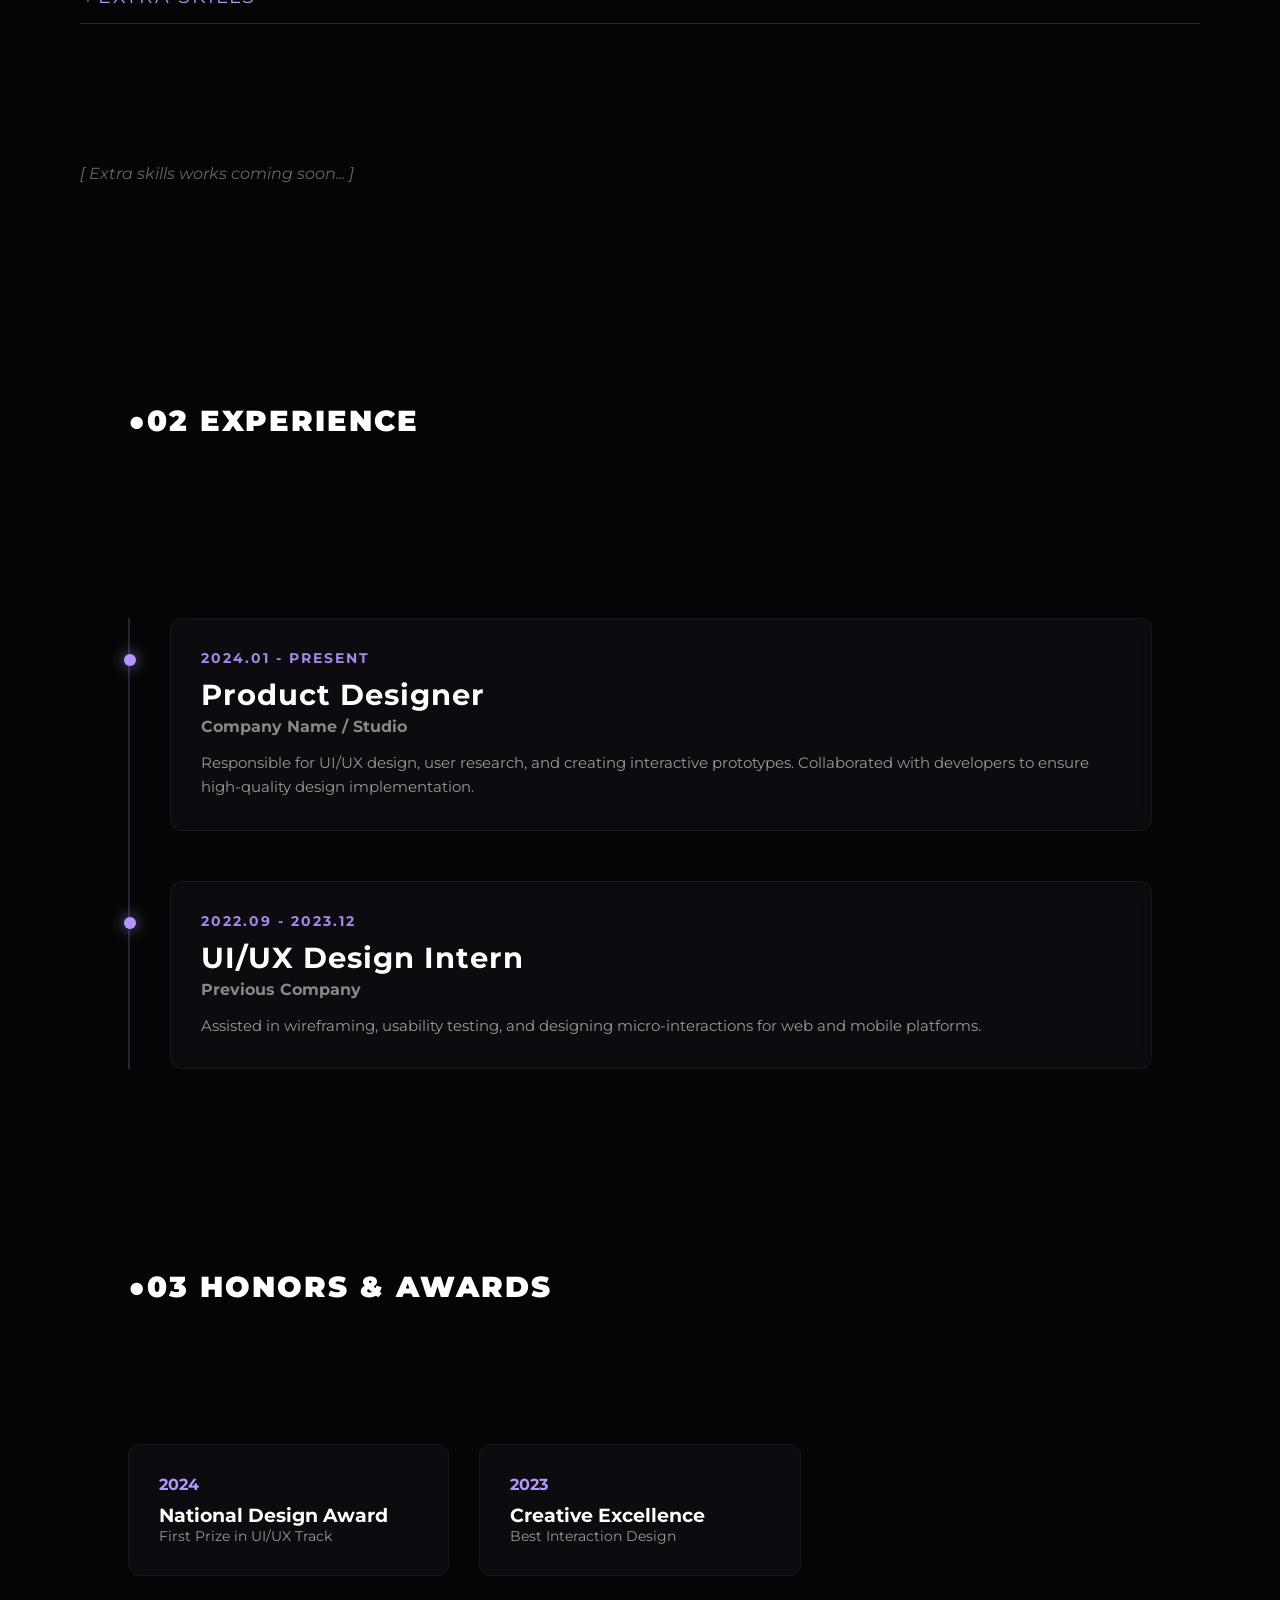
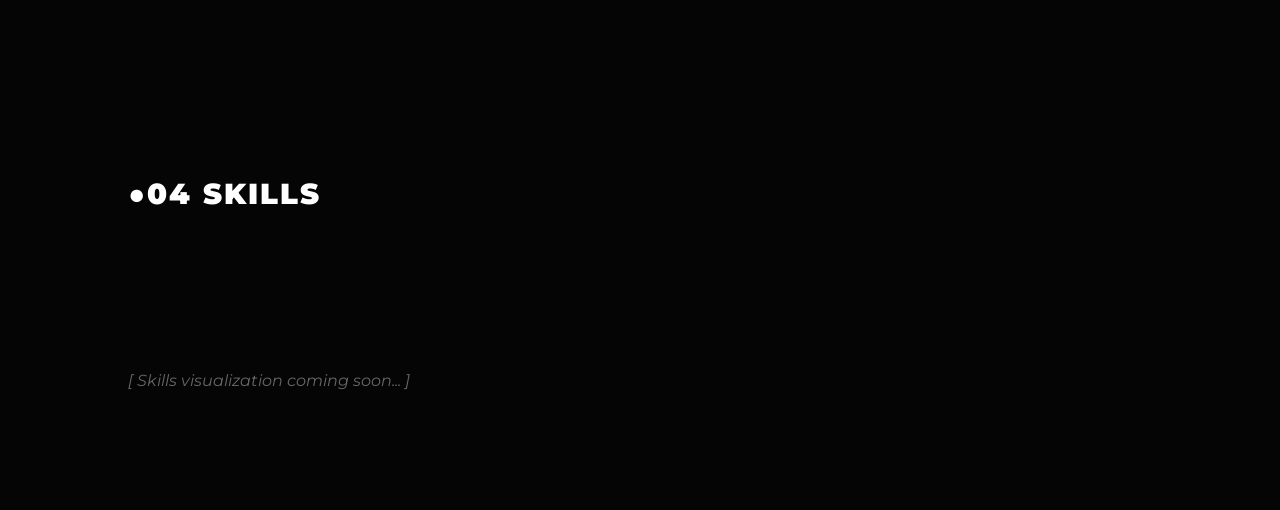
==== commit 68881b54: "Fix UI issues: text mojibake, music button scale/position, hero horizontal padding" ====
--- a/index.html
+++ b/index.html
@@ -30,10 +30,10 @@
             <div class="loading-text">Welcome to <span class="highlight">Marsper</span>'s world of design</div>
         </div>
     </div>
-    <!-- 榧犳爣鑱氬厜鐏?-->
+    <!-- 鼠标聚光灯-->
     <div class="cursor-spotlight"></div>
 
-    <!-- 绮掑瓙鐗规晥鐢诲竷 -->
+    <!-- 粒子特效画布 -->
     <canvas id="particleCanvas"></canvas>
 
     <!-- Navigation Bar -->
@@ -66,11 +66,11 @@
         </div>
     </main>
 
-    <!-- 宸ㄥぇ缈绘粴澶у瓧鍒嗛殧甯?-->
+    <!-- 巨大翻滚大字分隔带-->
     <div class="marquee-wrapper">
         <div class="marquee-bg">
-            <span>WELCOME TO MARSPER'S WORLD 鈥?WELCOME TO MARSPER'S WORLD 鈥?</span>
-            <span>WELCOME TO MARSPER'S WORLD 鈥?WELCOME TO MARSPER'S WORLD 鈥?</span>
+            <span>WELCOME TO MARSPER'S WORLD —WELCOME TO MARSPER'S WORLD —</span>
+            <span>WELCOME TO MARSPER'S WORLD —WELCOME TO MARSPER'S WORLD —</span>
         </div>
     </div>
 
@@ -78,12 +78,12 @@
     <section id="works" class="works-section">
         
         <div class="section-inner">
-            <div class="main-section-title" style="margin-bottom: 10px;">鈼?01 WORKS</div>
+            <div class="main-section-title" style="margin-bottom: 10px;">●01 WORKS</div>
             
-            <!-- 瀛愭澘鍧楋細UI/UX DESIGN -->
-            <div class="sub-category-header" style="margin-top: 0;">鉁?UI/UX DESIGN</div>
+            <!-- 子板块：UI/UX DESIGN -->
+            <div class="sub-category-header" style="margin-top: 0;">✦UI/UX DESIGN</div>
             
-            <!-- 绗竴涓綔鍝佸崱鐗囷細CHRONIC KILLER -->
+            <!-- 第一个作品卡片：CHRONIC KILLER -->
             <div class="project-card">
                 <div class="project-info">
                     <h2 class="project-title">CHRONIC KILLER</h2>
@@ -95,7 +95,7 @@
                 </div>
             </div>
 
-            <!-- 绗簩涓綔鍝佸崱鐗囷細LATE-NIGHT MEDIA KILLER -->
+            <!-- 第二个作品卡片：LATE-NIGHT MEDIA KILLER -->
             <div class="project-card">
                 <div class="project-info">
                     <h2 class="project-title">LATE-NIGHT MEDIA KILLER</h2>
@@ -107,12 +107,12 @@
                 </div>
             </div>
 
-            <!-- 瀛愭澘鍧楋細MODELING -->
-            <div class="sub-category-header">鉁?3D MODELING</div>
+            <!-- 子板块：MODELING -->
+            <div class="sub-category-header">✦3D MODELING</div>
             <div class="placeholder-text">[ 3D Modeling works coming soon... ]</div>
 
-            <!-- 瀛愭澘鍧楋細EXTRA SKILLS -->
-            <div class="sub-category-header">鉁?EXTRA SKILLS</div>
+            <!-- 子板块：EXTRA SKILLS -->
+            <div class="sub-category-header">✦EXTRA SKILLS</div>
             <div class="placeholder-text">[ Extra skills works coming soon... ]</div>
 
         </div>
@@ -121,7 +121,7 @@
     <!-- EXPERIENCE SECTION (02) -->
     <section id="experience" class="experience-section">
         <div class="section-inner">
-            <div class="main-section-title">鈼?02 EXPERIENCE</div>
+            <div class="main-section-title">●02 EXPERIENCE</div>
             
             <div class="timeline">
                 <div class="timeline-item">
@@ -148,7 +148,7 @@
     <!-- HONORS SECTION (03) -->
     <section id="honors" class="honors-section">
         <div class="section-inner">
-            <div class="main-section-title">鈼?03 HONORS & AWARDS</div>
+            <div class="main-section-title">●03 HONORS & AWARDS</div>
             <div class="honors-list">
                 <div class="honor-item">
                     <div class="honor-year">2024</div>
@@ -167,7 +167,7 @@
     <!-- SKILLS SECTION (04) -->
     <section id="skills" class="skills-section">
         <div class="section-inner">
-            <div class="main-section-title">鈼?04 SKILLS</div>
+            <div class="main-section-title">●04 SKILLS</div>
             <div class="placeholder-text">[ Skills visualization coming soon... ]</div>
         </div>
     </section>
@@ -176,3 +176,4 @@
 </body>
 </html>
 
+
--- a/main.css
+++ b/main.css
@@ -545,11 +545,11 @@
 /* --- MUSIC PLAYER --- */
 .music-toggle {
     position: fixed;
-    top: 30px;
+    top: 100px;
     right: 40px;
     z-index: 10000;
-    width: 45px;
-    height: 45px;
+    width: 35px;
+    height: 35px;
     border-radius: 50%;
     background: rgba(180, 150, 255, 0.1);
     backdrop-filter: blur(10px);
@@ -577,11 +577,11 @@
 /* --- MUSIC PLAYER --- */
 .music-toggle {
     position: fixed;
-    top: 30px;
+    top: 100px;
     right: 40px;
     z-index: 10000;
-    width: 45px;
-    height: 45px;
+    width: 35px;
+    height: 35px;
     border-radius: 50%;
     background: rgba(180, 150, 255, 0.1);
     backdrop-filter: blur(10px);
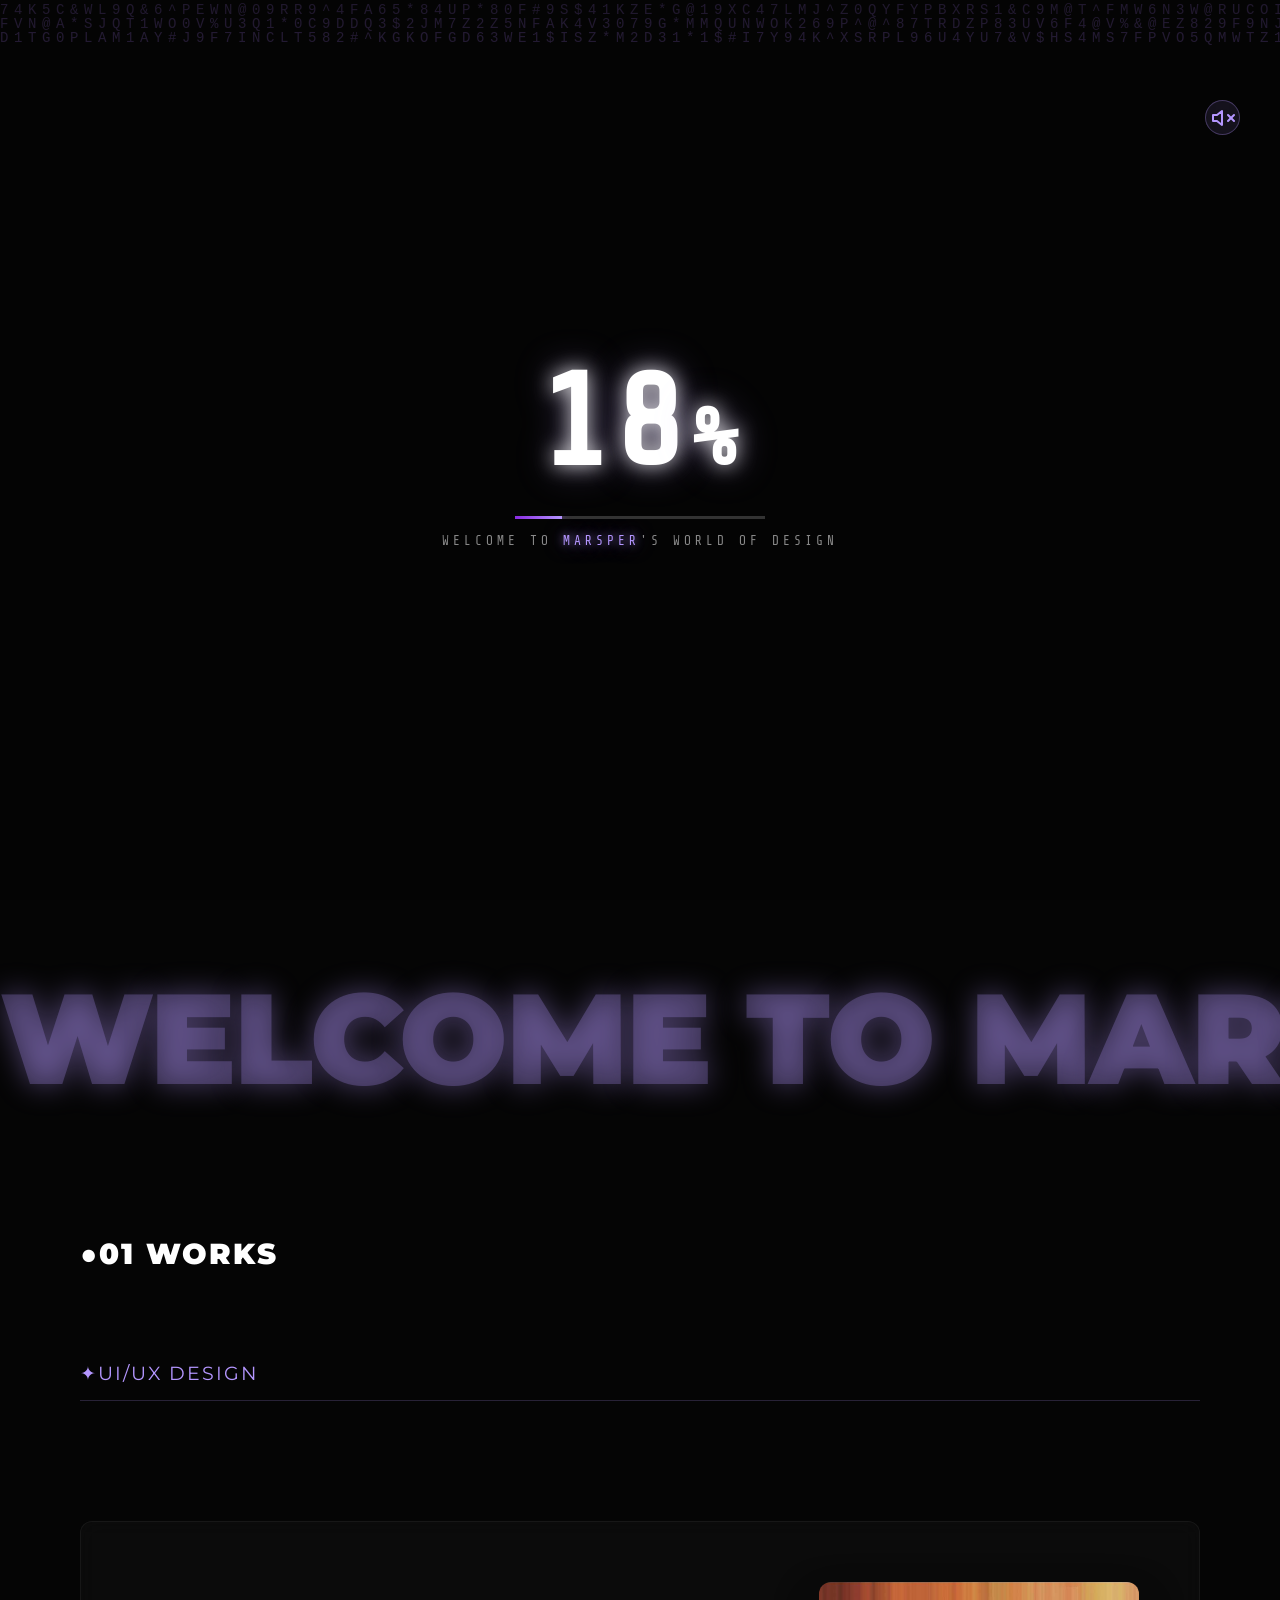
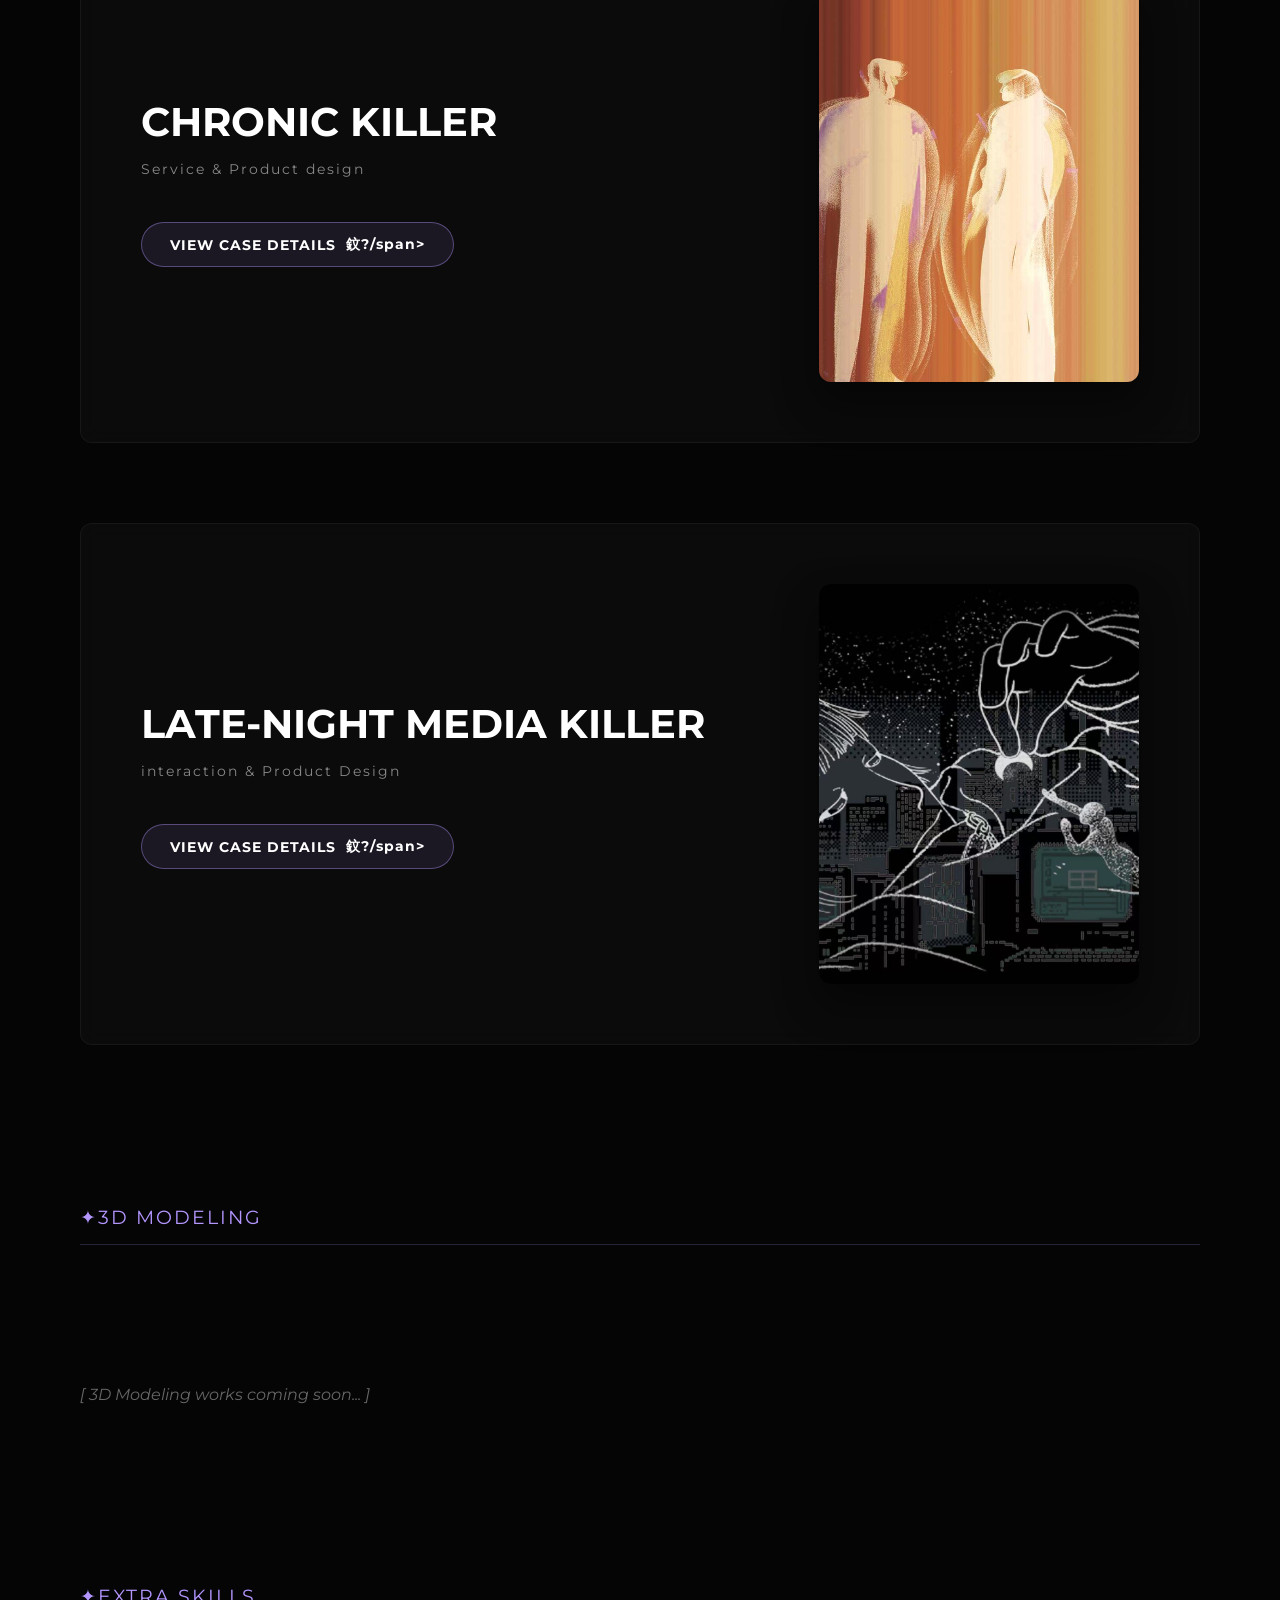
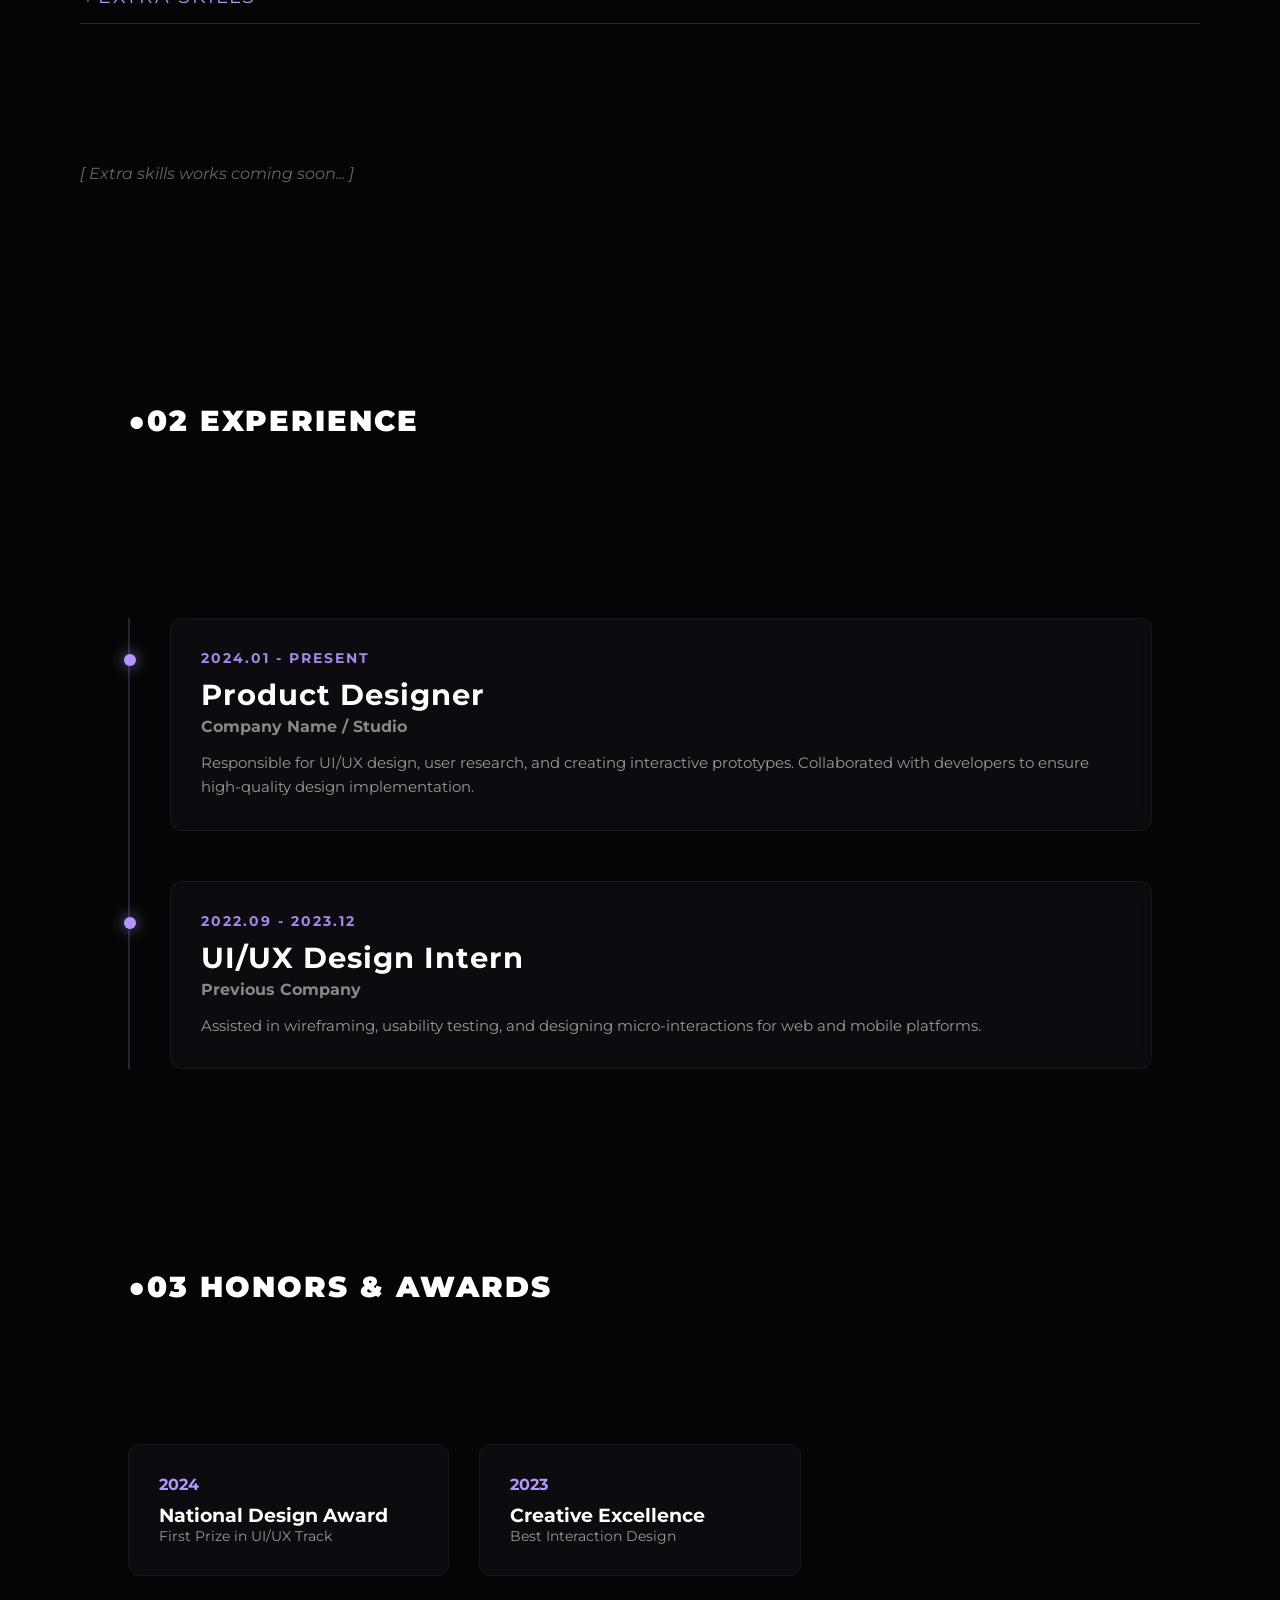
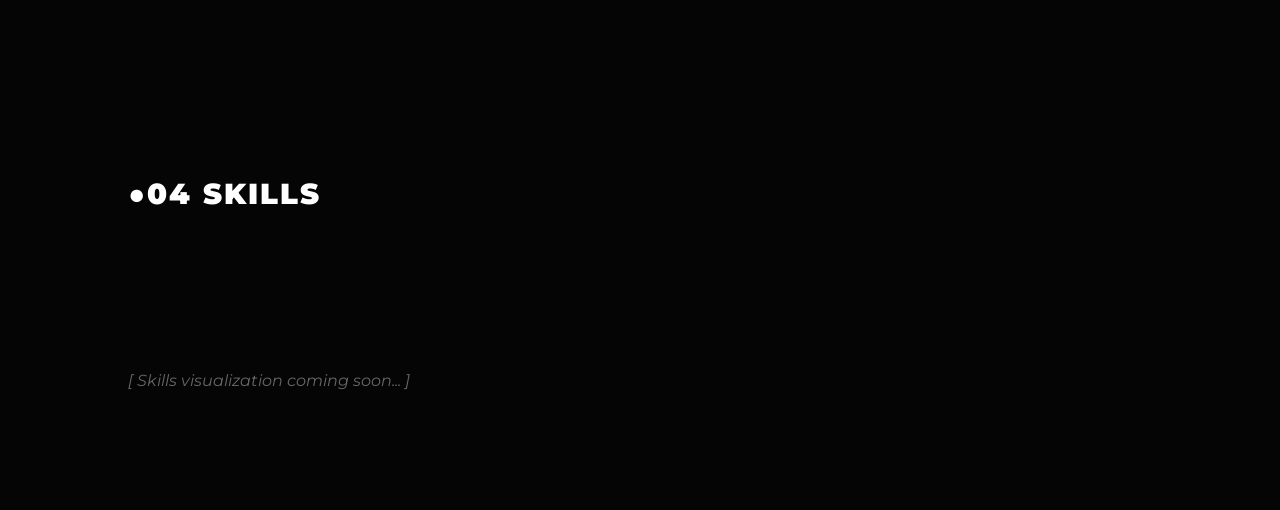
==== commit b52c48a7: "Fix DOM ID mismatch for Visualizer canvas and final mojibake" ====
--- a/index.html
+++ b/index.html
@@ -34,7 +34,7 @@
     <div class="cursor-spotlight"></div>
 
     <!-- 粒子特效画布 -->
-    <canvas id="particleCanvas"></canvas>
+    <canvas id="visualizerCanvas"></canvas>
 
     <!-- Navigation Bar -->
     <nav class="navbar">
@@ -177,3 +177,5 @@
 </html>
 
 
+
+
--- a/main.css
+++ b/main.css
@@ -18,7 +18,7 @@
 }
 
 /* 粒子背景画布 */
-#particleCanvas {
+#visualizerCanvas {
     position: fixed; /* 固定在背景不随页面滚动 */
     top: 0;
     left: 0;
